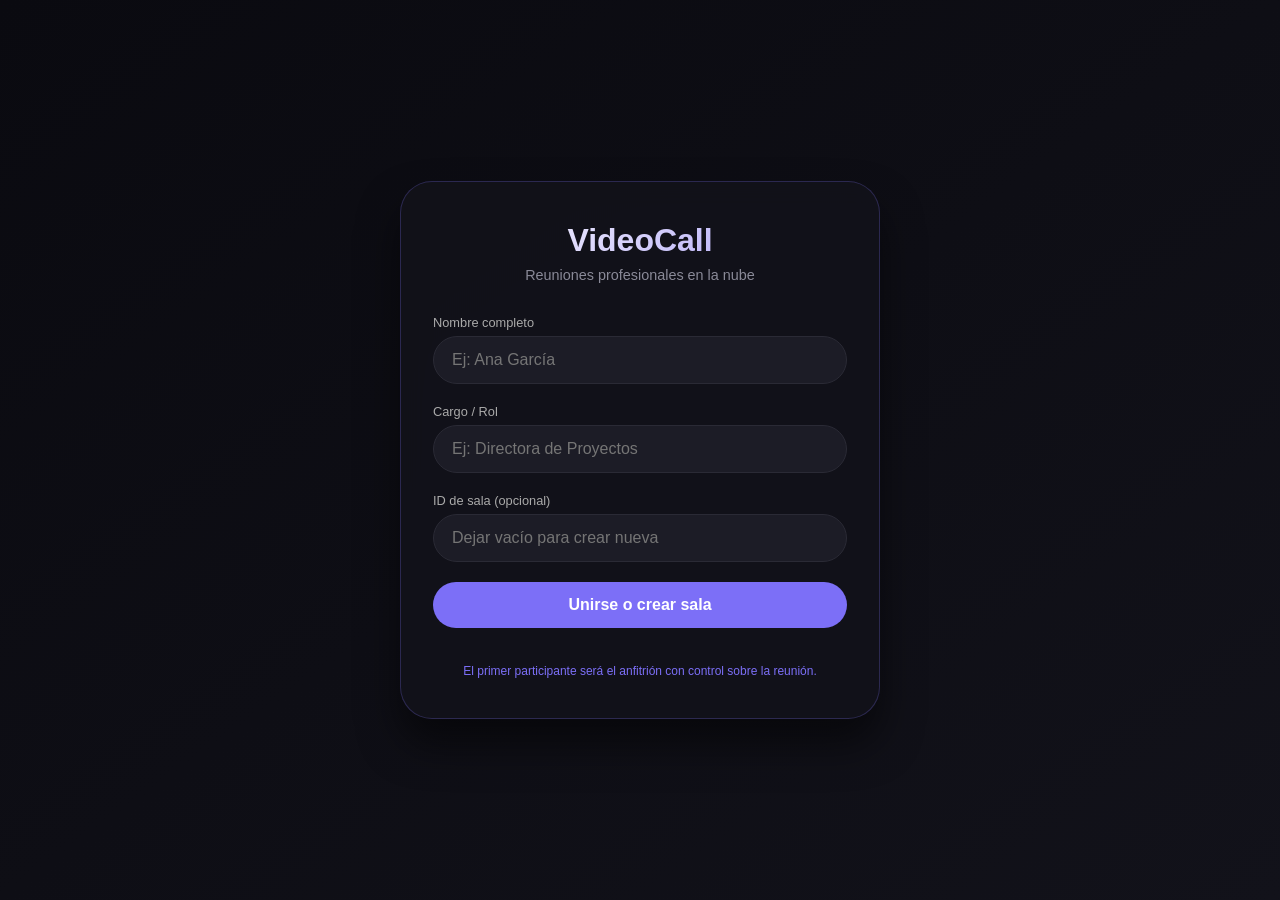
==== index.html @ 7f79d350 "Update index.html" ====
<!DOCTYPE html>
<html lang="es">
<head>
    <meta charset="UTF-8">
    <meta name="viewport" content="width=device-width, initial-scale=1.0">
    <title>VideoCall · Sala de reuniones profesional</title>
    <style>
        * {
            margin: 0;
            padding: 0;
            box-sizing: border-box;
        }
        body {
            font-family: -apple-system, BlinkMacSystemFont, 'Segoe UI', Roboto, Helvetica, Arial, sans-serif;
            background: linear-gradient(145deg, #0a0a10 0%, #12121a 100%);
            min-height: 100vh;
            display: flex;
            align-items: center;
            justify-content: center;
            color: #ffffff;
        }
        .lobby {
            background: rgba(18, 18, 26, 0.9);
            backdrop-filter: blur(12px);
            border-radius: 32px;
            padding: 40px 32px;
            width: 90%;
            max-width: 480px;
            text-align: center;
            border: 1px solid rgba(124, 111, 247, 0.25);
            box-shadow: 0 25px 40px rgba(0, 0, 0, 0.5);
        }
        h1 {
            font-size: 2rem;
            font-weight: 600;
            background: linear-gradient(135deg, #ffffff, #a99ef7);
            -webkit-background-clip: text;
            background-clip: text;
            color: transparent;
            margin-bottom: 8px;
        }
        .subtitle {
            color: #8a8a98;
            font-size: 0.9rem;
            margin-bottom: 32px;
        }
        .input-group {
            margin-bottom: 20px;
            text-align: left;
        }
        .input-group label {
            display: block;
            font-size: 0.8rem;
            color: #aaa;
            margin-bottom: 6px;
        }
        input {
            width: 100%;
            padding: 14px 18px;
            background: #1c1c26;
            border: 1px solid #2a2a35;
            border-radius: 28px;
            color: #fff;
            font-size: 1rem;
            outline: none;
            transition: all 0.2s;
        }
        input:focus {
            border-color: #7c6ff7;
            box-shadow: 0 0 0 2px rgba(124, 111, 247, 0.2);
        }
        button {
            background: #7c6ff7;
            border: none;
            padding: 14px 18px;
            border-radius: 28px;
            font-size: 1rem;
            font-weight: 600;
            color: white;
            cursor: pointer;
            width: 100%;
            transition: all 0.2s;
            margin-bottom: 12px;
        }
        button:hover {
            background: #6a5ce0;
            transform: translateY(-1px);
        }
        button.secondary {
            background: #2a2a35;
        }
        button.secondary:hover {
            background: #3a3a48;
        }
        .divider {
            margin: 20px 0;
            font-size: 0.8rem;
            color: #5a5a68;
            display: flex;
            align-items: center;
            gap: 12px;
        }
        .divider::before,
        .divider::after {
            content: "";
            flex: 1;
            height: 0.5px;
            background: #2a2a35;
        }
        .info-text {
            font-size: 0.75rem;
            color: #7c6ff7;
            margin-top: 24px;
        }
    </style>
</head>
<body>
<div class="lobby">
    <h1>VideoCall</h1>
    <div class="subtitle">Reuniones profesionales en la nube</div>
    <div class="input-group">
        <label>Nombre completo</label>
        <input type="text" id="nameInput" placeholder="Ej: Ana García" maxlength="40">
    </div>
    <div class="input-group">
        <label>Cargo / Rol</label>
        <input type="text" id="roleInput" placeholder="Ej: Directora de Proyectos" maxlength="40">
    </div>
    <div class="input-group">
        <label>ID de sala (opcional)</label>
        <input type="text" id="roomIdInput" placeholder="Dejar vacío para crear nueva">
    </div>
    <button id="joinBtn">Unirse o crear sala</button>
    <div class="info-text">El primer participante será el anfitrión con control sobre la reunión.</div>
</div>
<script>
    const joinBtn = document.getElementById('joinBtn');
    const roomInput = document.getElementById('roomIdInput');
    const nameInput = document.getElementById('nameInput');
    const roleInput = document.getElementById('roleInput');

    function getIdentity() {
        let name = nameInput.value.trim();
        let role = roleInput.value.trim();
        if (name === "") name = "Anónimo";
        return { name, role };
    }

    function joinOrCreate() {
        let roomId = roomInput.value.trim();
        if (roomId === "") {
            // Crear nueva sala con ID aleatorio
            roomId = Math.random().toString(36).substring(2, 10);
        }
        const { name, role } = getIdentity();
        const params = new URLSearchParams();
        params.set('name', name);
        params.set('role', role);
        window.location.href = `/room/${encodeURIComponent(roomId)}?${params.toString()}`;
    }

    joinBtn.addEventListener('click', joinOrCreate);
    roomInput.addEventListener('keypress', (e) => {
        if (e.key === 'Enter') joinOrCreate();
    });
    nameInput.addEventListener('keypress', (e) => {
        if (e.key === 'Enter') joinOrCreate();
    });
    roleInput.addEventListener('keypress', (e) => {
        if (e.key === 'Enter') joinOrCreate();
    });
</script>
</body>
</html>
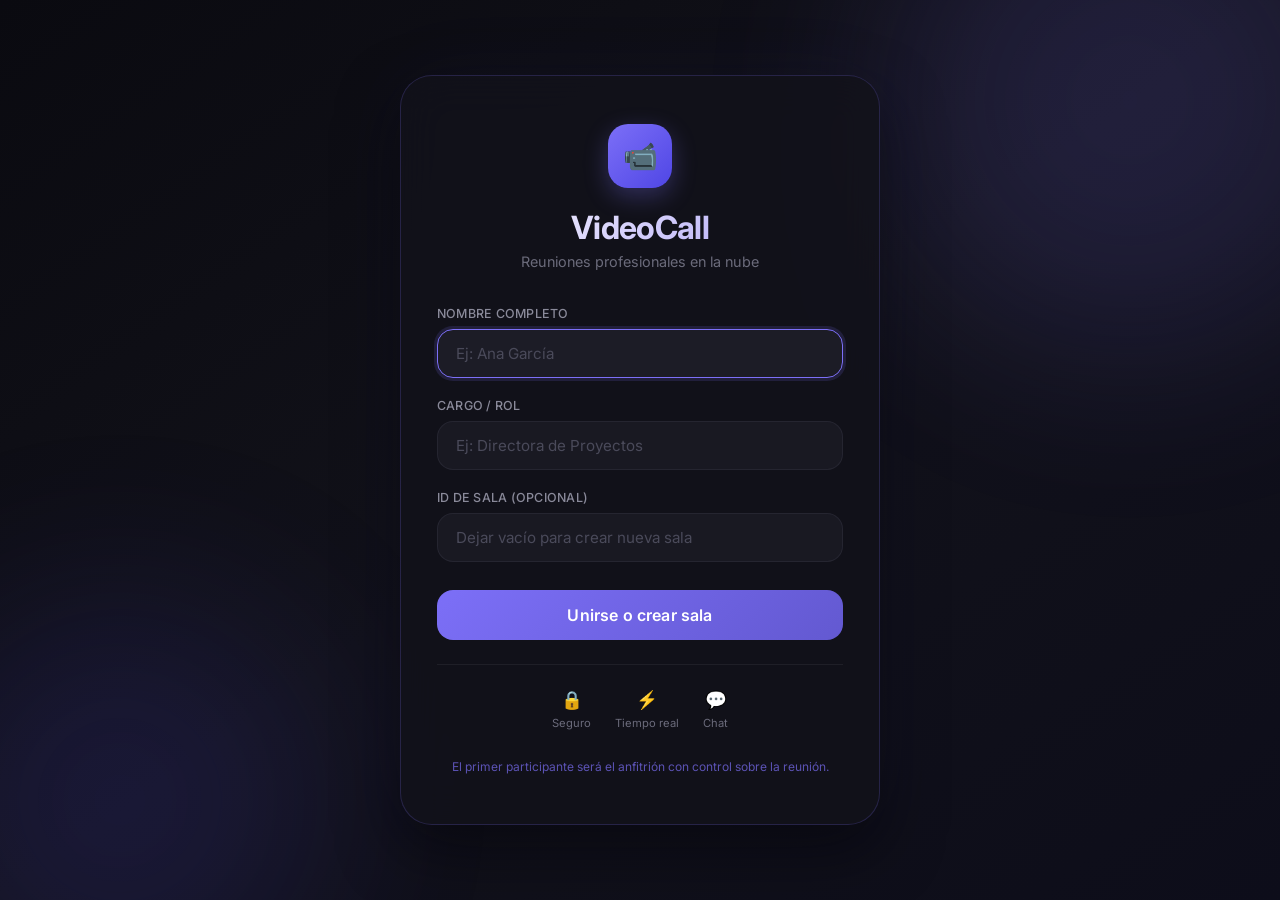
==== commit 9472041b: "Update index.html" ====
--- a/index.html
+++ b/index.html
@@ -1,174 +1,358 @@
 <!DOCTYPE html>
 <html lang="es">
+
 <head>
-    <meta charset="UTF-8">
-    <meta name="viewport" content="width=device-width, initial-scale=1.0">
-    <title>VideoCall · Sala de reuniones profesional</title>
-    <style>
-        * {
-            margin: 0;
-            padding: 0;
-            box-sizing: border-box;
-        }
-        body {
-            font-family: -apple-system, BlinkMacSystemFont, 'Segoe UI', Roboto, Helvetica, Arial, sans-serif;
-            background: linear-gradient(145deg, #0a0a10 0%, #12121a 100%);
-            min-height: 100vh;
-            display: flex;
-            align-items: center;
-            justify-content: center;
-            color: #ffffff;
-        }
-        .lobby {
-            background: rgba(18, 18, 26, 0.9);
-            backdrop-filter: blur(12px);
-            border-radius: 32px;
-            padding: 40px 32px;
-            width: 90%;
-            max-width: 480px;
-            text-align: center;
-            border: 1px solid rgba(124, 111, 247, 0.25);
-            box-shadow: 0 25px 40px rgba(0, 0, 0, 0.5);
-        }
-        h1 {
-            font-size: 2rem;
-            font-weight: 600;
-            background: linear-gradient(135deg, #ffffff, #a99ef7);
-            -webkit-background-clip: text;
-            background-clip: text;
-            color: transparent;
-            margin-bottom: 8px;
-        }
-        .subtitle {
-            color: #8a8a98;
-            font-size: 0.9rem;
-            margin-bottom: 32px;
-        }
-        .input-group {
-            margin-bottom: 20px;
-            text-align: left;
-        }
-        .input-group label {
-            display: block;
-            font-size: 0.8rem;
-            color: #aaa;
-            margin-bottom: 6px;
-        }
-        input {
-            width: 100%;
-            padding: 14px 18px;
-            background: #1c1c26;
-            border: 1px solid #2a2a35;
-            border-radius: 28px;
-            color: #fff;
-            font-size: 1rem;
-            outline: none;
-            transition: all 0.2s;
-        }
-        input:focus {
-            border-color: #7c6ff7;
-            box-shadow: 0 0 0 2px rgba(124, 111, 247, 0.2);
-        }
-        button {
-            background: #7c6ff7;
-            border: none;
-            padding: 14px 18px;
-            border-radius: 28px;
-            font-size: 1rem;
-            font-weight: 600;
-            color: white;
-            cursor: pointer;
-            width: 100%;
-            transition: all 0.2s;
-            margin-bottom: 12px;
-        }
-        button:hover {
-            background: #6a5ce0;
-            transform: translateY(-1px);
-        }
-        button.secondary {
-            background: #2a2a35;
-        }
-        button.secondary:hover {
-            background: #3a3a48;
-        }
-        .divider {
-            margin: 20px 0;
-            font-size: 0.8rem;
-            color: #5a5a68;
-            display: flex;
-            align-items: center;
-            gap: 12px;
-        }
-        .divider::before,
-        .divider::after {
-            content: "";
-            flex: 1;
-            height: 0.5px;
-            background: #2a2a35;
-        }
-        .info-text {
-            font-size: 0.75rem;
-            color: #7c6ff7;
-            margin-top: 24px;
-        }
-    </style>
+  <meta charset="UTF-8">
+  <meta name="viewport" content="width=device-width, initial-scale=1.0">
+  <meta name="description" content="VideoCall — Plataforma de videollamadas profesional. Crea o únete a salas de reuniones seguras con video, audio y chat en tiempo real.">
+  <title>VideoCall · Sala de reuniones profesional</title>
+  <link rel="preconnect" href="https://fonts.googleapis.com">
+  <link rel="preconnect" href="https://fonts.gstatic.com" crossorigin>
+  <link href="https://fonts.googleapis.com/css2?family=Inter:wght@400;500;600;700&display=swap" rel="stylesheet">
+  <style>
+    * {
+      margin: 0;
+      padding: 0;
+      box-sizing: border-box;
+    }
+
+    body {
+      font-family: 'Inter', -apple-system, BlinkMacSystemFont, 'Segoe UI', Roboto, Helvetica, Arial, sans-serif;
+      background: linear-gradient(145deg, #0a0a10 0%, #12121a 50%, #0d0d1a 100%);
+      min-height: 100vh;
+      display: flex;
+      align-items: center;
+      justify-content: center;
+      color: #ffffff;
+      overflow: hidden;
+    }
+
+    /* Animated background orbs */
+    body::before,
+    body::after {
+      content: "";
+      position: fixed;
+      border-radius: 50%;
+      filter: blur(100px);
+      opacity: 0.15;
+      pointer-events: none;
+      animation: float 12s ease-in-out infinite alternate;
+    }
+
+    body::before {
+      width: 500px;
+      height: 500px;
+      background: #7c6ff7;
+      top: -150px;
+      right: -100px;
+    }
+
+    body::after {
+      width: 400px;
+      height: 400px;
+      background: #4f46e5;
+      bottom: -100px;
+      left: -80px;
+      animation-delay: -6s;
+    }
+
+    @keyframes float {
+      0% { transform: translate(0, 0) scale(1); }
+      100% { transform: translate(40px, 30px) scale(1.1); }
+    }
+
+    .lobby {
+      background: rgba(18, 18, 26, 0.85);
+      backdrop-filter: blur(20px);
+      -webkit-backdrop-filter: blur(20px);
+      border-radius: 32px;
+      padding: 48px 36px;
+      width: 92%;
+      max-width: 480px;
+      text-align: center;
+      border: 1px solid rgba(124, 111, 247, 0.2);
+      box-shadow:
+        0 25px 60px rgba(0, 0, 0, 0.5),
+        0 0 80px rgba(124, 111, 247, 0.06);
+      animation: slideUp 0.6s cubic-bezier(0.16, 1, 0.3, 1) forwards;
+      opacity: 0;
+      transform: translateY(30px);
+      position: relative;
+      z-index: 1;
+    }
+
+    @keyframes slideUp {
+      to {
+        opacity: 1;
+        transform: translateY(0);
+      }
+    }
+
+    .logo-icon {
+      width: 64px;
+      height: 64px;
+      background: linear-gradient(135deg, #7c6ff7, #4f46e5);
+      border-radius: 20px;
+      display: flex;
+      align-items: center;
+      justify-content: center;
+      font-size: 28px;
+      margin: 0 auto 20px;
+      box-shadow: 0 8px 24px rgba(124, 111, 247, 0.3);
+    }
+
+    h1 {
+      font-size: 2rem;
+      font-weight: 700;
+      background: linear-gradient(135deg, #ffffff 0%, #a99ef7 100%);
+      -webkit-background-clip: text;
+      background-clip: text;
+      color: transparent;
+      margin-bottom: 6px;
+      letter-spacing: -0.02em;
+    }
+
+    .subtitle {
+      color: #6b6b7b;
+      font-size: 0.9rem;
+      margin-bottom: 36px;
+      font-weight: 400;
+    }
+
+    .input-group {
+      margin-bottom: 20px;
+      text-align: left;
+    }
+
+    .input-group label {
+      display: block;
+      font-size: 0.78rem;
+      color: #8a8a9a;
+      margin-bottom: 8px;
+      font-weight: 500;
+      letter-spacing: 0.02em;
+      text-transform: uppercase;
+    }
+
+    input {
+      width: 100%;
+      padding: 14px 18px;
+      background: rgba(28, 28, 38, 0.8);
+      border: 1.5px solid rgba(42, 42, 53, 0.8);
+      border-radius: 16px;
+      color: #fff;
+      font-size: 0.95rem;
+      font-family: inherit;
+      outline: none;
+      transition: all 0.25s ease;
+    }
+
+    input::placeholder {
+      color: #4a4a5a;
+    }
+
+    input:focus {
+      border-color: #7c6ff7;
+      box-shadow: 0 0 0 3px rgba(124, 111, 247, 0.15);
+      background: rgba(28, 28, 38, 1);
+    }
+
+    input.error {
+      border-color: #e53e3e;
+      box-shadow: 0 0 0 3px rgba(229, 62, 62, 0.15);
+      animation: shake 0.4s ease;
+    }
+
+    @keyframes shake {
+      0%, 100% { transform: translateX(0); }
+      20% { transform: translateX(-6px); }
+      40% { transform: translateX(6px); }
+      60% { transform: translateX(-4px); }
+      80% { transform: translateX(4px); }
+    }
+
+    .error-msg {
+      color: #e53e3e;
+      font-size: 0.75rem;
+      margin-top: 6px;
+      display: none;
+      font-weight: 500;
+    }
+
+    .error-msg.visible {
+      display: block;
+      animation: fadeIn 0.2s ease;
+    }
+
+    @keyframes fadeIn {
+      from { opacity: 0; transform: translateY(-4px); }
+      to { opacity: 1; transform: translateY(0); }
+    }
+
+    .btn-primary {
+      background: linear-gradient(135deg, #7c6ff7, #6359d1);
+      border: none;
+      padding: 15px 18px;
+      border-radius: 16px;
+      font-size: 1rem;
+      font-weight: 600;
+      color: white;
+      cursor: pointer;
+      width: 100%;
+      transition: all 0.25s ease;
+      margin-top: 8px;
+      font-family: inherit;
+      letter-spacing: 0.01em;
+      position: relative;
+      overflow: hidden;
+    }
+
+    .btn-primary::after {
+      content: "";
+      position: absolute;
+      inset: 0;
+      background: linear-gradient(135deg, rgba(255,255,255,0.1), transparent);
+      opacity: 0;
+      transition: opacity 0.25s ease;
+    }
+
+    .btn-primary:hover {
+      transform: translateY(-2px);
+      box-shadow: 0 8px 24px rgba(124, 111, 247, 0.35);
+    }
+
+    .btn-primary:hover::after {
+      opacity: 1;
+    }
+
+    .btn-primary:active {
+      transform: translateY(0);
+    }
+
+    .info-text {
+      font-size: 0.75rem;
+      color: rgba(124, 111, 247, 0.7);
+      margin-top: 28px;
+      line-height: 1.5;
+    }
+
+    .features {
+      display: flex;
+      justify-content: center;
+      gap: 24px;
+      margin-top: 24px;
+      padding-top: 24px;
+      border-top: 1px solid rgba(255,255,255,0.06);
+    }
+
+    .feature {
+      display: flex;
+      flex-direction: column;
+      align-items: center;
+      gap: 4px;
+      font-size: 0.7rem;
+      color: #6b6b7b;
+    }
+
+    .feature-icon {
+      font-size: 1.1rem;
+      margin-bottom: 2px;
+    }
+  </style>
 </head>
+
 <body>
-<div class="lobby">
+  <div class="lobby">
+    <div class="logo-icon">📹</div>
     <h1>VideoCall</h1>
     <div class="subtitle">Reuniones profesionales en la nube</div>
+
     <div class="input-group">
-        <label>Nombre completo</label>
-        <input type="text" id="nameInput" placeholder="Ej: Ana García" maxlength="40">
+      <label for="nameInput">Nombre completo</label>
+      <input type="text" id="nameInput" placeholder="Ej: Ana García" maxlength="40" autocomplete="name">
+      <div class="error-msg" id="nameError">Por favor ingresa tu nombre</div>
     </div>
+
     <div class="input-group">
-        <label>Cargo / Rol</label>
-        <input type="text" id="roleInput" placeholder="Ej: Directora de Proyectos" maxlength="40">
+      <label for="roleInput">Cargo / Rol</label>
+      <input type="text" id="roleInput" placeholder="Ej: Directora de Proyectos" maxlength="40">
     </div>
+
     <div class="input-group">
-        <label>ID de sala (opcional)</label>
-        <input type="text" id="roomIdInput" placeholder="Dejar vacío para crear nueva">
+      <label for="roomIdInput">ID de sala (opcional)</label>
+      <input type="text" id="roomIdInput" placeholder="Dejar vacío para crear nueva sala">
     </div>
-    <button id="joinBtn">Unirse o crear sala</button>
+
+    <button class="btn-primary" id="joinBtn">Unirse o crear sala</button>
+
+    <div class="features">
+      <div class="feature">
+        <span class="feature-icon">🔒</span>
+        <span>Seguro</span>
+      </div>
+      <div class="feature">
+        <span class="feature-icon">⚡</span>
+        <span>Tiempo real</span>
+      </div>
+      <div class="feature">
+        <span class="feature-icon">💬</span>
+        <span>Chat</span>
+      </div>
+    </div>
+
     <div class="info-text">El primer participante será el anfitrión con control sobre la reunión.</div>
-</div>
-<script>
+  </div>
+
+  <script>
     const joinBtn = document.getElementById('joinBtn');
     const roomInput = document.getElementById('roomIdInput');
     const nameInput = document.getElementById('nameInput');
     const roleInput = document.getElementById('roleInput');
-
-    function getIdentity() {
-        let name = nameInput.value.trim();
-        let role = roleInput.value.trim();
-        if (name === "") name = "Anónimo";
-        return { name, role };
-    }
+    const nameError = document.getElementById('nameError');
+
+    // Focus name input on load
+    nameInput.focus();
+
+    // Clear error on input
+    nameInput.addEventListener('input', () => {
+      nameInput.classList.remove('error');
+      nameError.classList.remove('visible');
+    });
 
     function joinOrCreate() {
-        let roomId = roomInput.value.trim();
-        if (roomId === "") {
-            // Crear nueva sala con ID aleatorio
-            roomId = Math.random().toString(36).substring(2, 10);
-        }
-        const { name, role } = getIdentity();
-        const params = new URLSearchParams();
-        params.set('name', name);
-        params.set('role', role);
-        window.location.href = `/room/${encodeURIComponent(roomId)}?${params.toString()}`;
+      const name = nameInput.value.trim();
+      const role = roleInput.value.trim();
+
+      // Validate name
+      if (name === '') {
+        nameInput.classList.add('error');
+        nameError.classList.add('visible');
+        nameInput.focus();
+        return;
+      }
+
+      let roomId = roomInput.value.trim();
+      if (roomId === '') {
+        // Crear nueva sala con ID aleatorio
+        roomId = Math.random().toString(36).substring(2, 10);
+      }
+
+      const params = new URLSearchParams();
+      params.set('name', name);
+      if (role) params.set('role', role);
+
+      window.location.href = `/room/${encodeURIComponent(roomId)}?${params.toString()}`;
     }
 
     joinBtn.addEventListener('click', joinOrCreate);
-    roomInput.addEventListener('keypress', (e) => {
+
+    // Enter key on any input
+    [nameInput, roleInput, roomInput].forEach(input => {
+      input.addEventListener('keypress', (e) => {
         if (e.key === 'Enter') joinOrCreate();
+      });
     });
-    nameInput.addEventListener('keypress', (e) => {
-        if (e.key === 'Enter') joinOrCreate();
-    });
-    roleInput.addEventListener('keypress', (e) => {
-        if (e.key === 'Enter') joinOrCreate();
-    });
-</script>
+  </script>
 </body>
+
 </html>
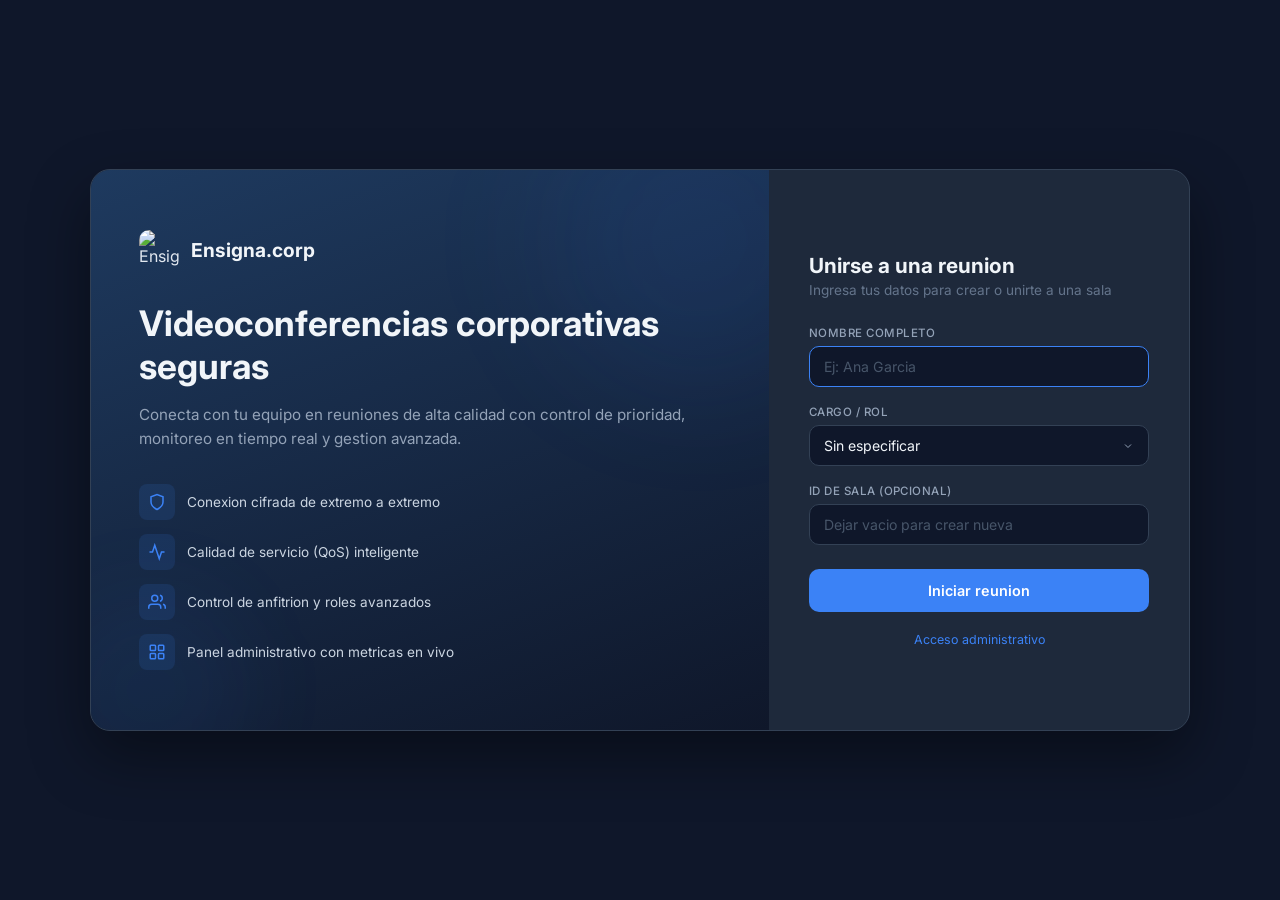
==== commit d0919013: "Update index.html" ====
--- a/index.html
+++ b/index.html
@@ -1,358 +1,131 @@
 <!DOCTYPE html>
 <html lang="es">
-
 <head>
   <meta charset="UTF-8">
   <meta name="viewport" content="width=device-width, initial-scale=1.0">
-  <meta name="description" content="VideoCall — Plataforma de videollamadas profesional. Crea o únete a salas de reuniones seguras con video, audio y chat en tiempo real.">
-  <title>VideoCall · Sala de reuniones profesional</title>
-  <link rel="preconnect" href="https://fonts.googleapis.com">
-  <link rel="preconnect" href="https://fonts.gstatic.com" crossorigin>
+  <meta name="description" content="Ensigna.corp — Plataforma corporativa de videoconferencias seguras en tiempo real.">
+  <title>Ensigna.corp — Videoconferencias Corporativas</title>
   <link href="https://fonts.googleapis.com/css2?family=Inter:wght@400;500;600;700&display=swap" rel="stylesheet">
   <style>
-    * {
-      margin: 0;
-      padding: 0;
-      box-sizing: border-box;
-    }
-
-    body {
-      font-family: 'Inter', -apple-system, BlinkMacSystemFont, 'Segoe UI', Roboto, Helvetica, Arial, sans-serif;
-      background: linear-gradient(145deg, #0a0a10 0%, #12121a 50%, #0d0d1a 100%);
-      min-height: 100vh;
-      display: flex;
-      align-items: center;
-      justify-content: center;
-      color: #ffffff;
-      overflow: hidden;
-    }
-
-    /* Animated background orbs */
-    body::before,
-    body::after {
-      content: "";
-      position: fixed;
-      border-radius: 50%;
-      filter: blur(100px);
-      opacity: 0.15;
-      pointer-events: none;
-      animation: float 12s ease-in-out infinite alternate;
-    }
-
-    body::before {
-      width: 500px;
-      height: 500px;
-      background: #7c6ff7;
-      top: -150px;
-      right: -100px;
-    }
-
-    body::after {
-      width: 400px;
-      height: 400px;
-      background: #4f46e5;
-      bottom: -100px;
-      left: -80px;
-      animation-delay: -6s;
-    }
-
-    @keyframes float {
-      0% { transform: translate(0, 0) scale(1); }
-      100% { transform: translate(40px, 30px) scale(1.1); }
-    }
-
-    .lobby {
-      background: rgba(18, 18, 26, 0.85);
-      backdrop-filter: blur(20px);
-      -webkit-backdrop-filter: blur(20px);
-      border-radius: 32px;
-      padding: 48px 36px;
-      width: 92%;
-      max-width: 480px;
-      text-align: center;
-      border: 1px solid rgba(124, 111, 247, 0.2);
-      box-shadow:
-        0 25px 60px rgba(0, 0, 0, 0.5),
-        0 0 80px rgba(124, 111, 247, 0.06);
-      animation: slideUp 0.6s cubic-bezier(0.16, 1, 0.3, 1) forwards;
-      opacity: 0;
-      transform: translateY(30px);
-      position: relative;
-      z-index: 1;
-    }
-
-    @keyframes slideUp {
-      to {
-        opacity: 1;
-        transform: translateY(0);
-      }
-    }
-
-    .logo-icon {
-      width: 64px;
-      height: 64px;
-      background: linear-gradient(135deg, #7c6ff7, #4f46e5);
-      border-radius: 20px;
-      display: flex;
-      align-items: center;
-      justify-content: center;
-      font-size: 28px;
-      margin: 0 auto 20px;
-      box-shadow: 0 8px 24px rgba(124, 111, 247, 0.3);
-    }
-
-    h1 {
-      font-size: 2rem;
-      font-weight: 700;
-      background: linear-gradient(135deg, #ffffff 0%, #a99ef7 100%);
-      -webkit-background-clip: text;
-      background-clip: text;
-      color: transparent;
-      margin-bottom: 6px;
-      letter-spacing: -0.02em;
-    }
-
-    .subtitle {
-      color: #6b6b7b;
-      font-size: 0.9rem;
-      margin-bottom: 36px;
-      font-weight: 400;
-    }
-
-    .input-group {
-      margin-bottom: 20px;
-      text-align: left;
-    }
-
-    .input-group label {
-      display: block;
-      font-size: 0.78rem;
-      color: #8a8a9a;
-      margin-bottom: 8px;
-      font-weight: 500;
-      letter-spacing: 0.02em;
-      text-transform: uppercase;
-    }
-
-    input {
-      width: 100%;
-      padding: 14px 18px;
-      background: rgba(28, 28, 38, 0.8);
-      border: 1.5px solid rgba(42, 42, 53, 0.8);
-      border-radius: 16px;
-      color: #fff;
-      font-size: 0.95rem;
-      font-family: inherit;
-      outline: none;
-      transition: all 0.25s ease;
-    }
-
-    input::placeholder {
-      color: #4a4a5a;
-    }
-
-    input:focus {
-      border-color: #7c6ff7;
-      box-shadow: 0 0 0 3px rgba(124, 111, 247, 0.15);
-      background: rgba(28, 28, 38, 1);
-    }
-
-    input.error {
-      border-color: #e53e3e;
-      box-shadow: 0 0 0 3px rgba(229, 62, 62, 0.15);
-      animation: shake 0.4s ease;
-    }
-
-    @keyframes shake {
-      0%, 100% { transform: translateX(0); }
-      20% { transform: translateX(-6px); }
-      40% { transform: translateX(6px); }
-      60% { transform: translateX(-4px); }
-      80% { transform: translateX(4px); }
-    }
-
-    .error-msg {
-      color: #e53e3e;
-      font-size: 0.75rem;
-      margin-top: 6px;
-      display: none;
-      font-weight: 500;
-    }
-
-    .error-msg.visible {
-      display: block;
-      animation: fadeIn 0.2s ease;
-    }
-
-    @keyframes fadeIn {
-      from { opacity: 0; transform: translateY(-4px); }
-      to { opacity: 1; transform: translateY(0); }
-    }
-
-    .btn-primary {
-      background: linear-gradient(135deg, #7c6ff7, #6359d1);
-      border: none;
-      padding: 15px 18px;
-      border-radius: 16px;
-      font-size: 1rem;
-      font-weight: 600;
-      color: white;
-      cursor: pointer;
-      width: 100%;
-      transition: all 0.25s ease;
-      margin-top: 8px;
-      font-family: inherit;
-      letter-spacing: 0.01em;
-      position: relative;
-      overflow: hidden;
-    }
-
-    .btn-primary::after {
-      content: "";
-      position: absolute;
-      inset: 0;
-      background: linear-gradient(135deg, rgba(255,255,255,0.1), transparent);
-      opacity: 0;
-      transition: opacity 0.25s ease;
-    }
-
-    .btn-primary:hover {
-      transform: translateY(-2px);
-      box-shadow: 0 8px 24px rgba(124, 111, 247, 0.35);
-    }
-
-    .btn-primary:hover::after {
-      opacity: 1;
-    }
-
-    .btn-primary:active {
-      transform: translateY(0);
-    }
-
-    .info-text {
-      font-size: 0.75rem;
-      color: rgba(124, 111, 247, 0.7);
-      margin-top: 28px;
-      line-height: 1.5;
-    }
-
-    .features {
-      display: flex;
-      justify-content: center;
-      gap: 24px;
-      margin-top: 24px;
-      padding-top: 24px;
-      border-top: 1px solid rgba(255,255,255,0.06);
-    }
-
-    .feature {
-      display: flex;
-      flex-direction: column;
-      align-items: center;
-      gap: 4px;
-      font-size: 0.7rem;
-      color: #6b6b7b;
-    }
-
-    .feature-icon {
-      font-size: 1.1rem;
-      margin-bottom: 2px;
+    *{margin:0;padding:0;box-sizing:border-box}
+    body{font-family:'Inter',system-ui,sans-serif;background:#0f172a;min-height:100vh;display:flex;align-items:center;justify-content:center;color:#e2e8f0}
+    .container{display:flex;width:96%;max-width:1100px;min-height:560px;background:#1e293b;border:1px solid #334155;border-radius:20px;overflow:hidden;box-shadow:0 25px 60px rgba(0,0,0,.4)}
+    .left{flex:1;background:linear-gradient(160deg,#1e3a5f 0%,#0f172a 100%);display:flex;flex-direction:column;justify-content:center;padding:60px 48px;position:relative;overflow:hidden}
+    .left::before{content:'';position:absolute;top:-80px;right:-80px;width:300px;height:300px;border-radius:50%;background:rgba(59,130,246,.08);filter:blur(60px)}
+    .left::after{content:'';position:absolute;bottom:-60px;left:-40px;width:200px;height:200px;border-radius:50%;background:rgba(59,130,246,.06);filter:blur(40px)}
+    .left .brand{display:flex;align-items:center;gap:12px;margin-bottom:32px;position:relative;z-index:1}
+    .left .brand img{width:40px;height:40px;border-radius:10px}
+    .left .brand span{font-size:1.2rem;font-weight:700;color:#f1f5f9}
+    .left h1{font-size:2.2rem;font-weight:700;color:#f1f5f9;line-height:1.2;margin-bottom:16px;position:relative;z-index:1}
+    .left p{color:#94a3b8;font-size:.95rem;line-height:1.6;margin-bottom:32px;position:relative;z-index:1}
+    .features{display:flex;flex-direction:column;gap:14px;position:relative;z-index:1}
+    .feat{display:flex;align-items:center;gap:12px;color:#cbd5e1;font-size:.85rem}
+    .feat-icon{width:36px;height:36px;background:rgba(59,130,246,.12);border-radius:8px;display:flex;align-items:center;justify-content:center;flex-shrink:0}
+    .feat-icon svg{width:18px;height:18px;stroke:#3b82f6;fill:none;stroke-width:2}
+    .right{width:420px;padding:48px 40px;display:flex;flex-direction:column;justify-content:center}
+    .right h2{font-size:1.3rem;font-weight:700;color:#f1f5f9;margin-bottom:4px}
+    .right .sub{color:#64748b;font-size:.85rem;margin-bottom:28px}
+    .field{margin-bottom:18px}
+    .field label{display:block;font-size:.72rem;color:#94a3b8;margin-bottom:6px;font-weight:500;text-transform:uppercase;letter-spacing:.04em}
+    .field input,.field select{width:100%;padding:11px 14px;background:#0f172a;border:1.5px solid #334155;border-radius:10px;color:#f1f5f9;font-size:.88rem;font-family:inherit;outline:none;transition:border-color .2s}
+    .field select{appearance:none;background-image:url("data:image/svg+xml,%3Csvg xmlns='http://www.w3.org/2000/svg' width='12' height='12' viewBox='0 0 24 24' fill='none' stroke='%2394a3b8' stroke-width='2'%3E%3Cpolyline points='6 9 12 15 18 9'/%3E%3C/svg%3E");background-repeat:no-repeat;background-position:right 14px center;padding-right:36px}
+    .field input::placeholder{color:#475569}
+    .field input:focus,.field select:focus{border-color:#3b82f6}
+    .field .err{color:#ef4444;font-size:.72rem;margin-top:4px;display:none}
+    .field .err.show{display:block}
+    .btn{width:100%;padding:13px;background:#3b82f6;border:none;border-radius:10px;color:#fff;font-size:.9rem;font-weight:600;cursor:pointer;font-family:inherit;transition:all .2s;margin-top:6px}
+    .btn:hover{background:#2563eb;transform:translateY(-1px);box-shadow:0 4px 16px rgba(59,130,246,.3)}
+    .admin-link{text-align:center;margin-top:20px;font-size:.78rem;color:#475569}
+    .admin-link a{color:#3b82f6;text-decoration:none}
+    .admin-link a:hover{text-decoration:underline}
+    @media(max-width:800px){
+      .container{flex-direction:column;max-width:480px;min-height:auto}
+      .left{padding:32px 28px}
+      .left h1{font-size:1.6rem}
+      .right{width:100%;padding:28px}
     }
   </style>
 </head>
-
 <body>
-  <div class="lobby">
-    <div class="logo-icon">📹</div>
-    <h1>VideoCall</h1>
-    <div class="subtitle">Reuniones profesionales en la nube</div>
-
-    <div class="input-group">
-      <label for="nameInput">Nombre completo</label>
-      <input type="text" id="nameInput" placeholder="Ej: Ana García" maxlength="40" autocomplete="name">
-      <div class="error-msg" id="nameError">Por favor ingresa tu nombre</div>
-    </div>
-
-    <div class="input-group">
-      <label for="roleInput">Cargo / Rol</label>
-      <input type="text" id="roleInput" placeholder="Ej: Directora de Proyectos" maxlength="40">
-    </div>
-
-    <div class="input-group">
-      <label for="roomIdInput">ID de sala (opcional)</label>
-      <input type="text" id="roomIdInput" placeholder="Dejar vacío para crear nueva sala">
-    </div>
-
-    <button class="btn-primary" id="joinBtn">Unirse o crear sala</button>
-
-    <div class="features">
-      <div class="feature">
-        <span class="feature-icon">🔒</span>
-        <span>Seguro</span>
-      </div>
-      <div class="feature">
-        <span class="feature-icon">⚡</span>
-        <span>Tiempo real</span>
-      </div>
-      <div class="feature">
-        <span class="feature-icon">💬</span>
-        <span>Chat</span>
+  <div class="container">
+    <div class="left">
+      <div class="brand"><img src="/static/logo.png" alt="Ensigna"><span>Ensigna.corp</span></div>
+      <h1>Videoconferencias corporativas seguras</h1>
+      <p>Conecta con tu equipo en reuniones de alta calidad con control de prioridad, monitoreo en tiempo real y gestion avanzada.</p>
+      <div class="features">
+        <div class="feat">
+          <div class="feat-icon"><svg viewBox="0 0 24 24"><path d="M12 22s8-4 8-10V5l-8-3-8 3v7c0 6 8 10 8 10z"/></svg></div>
+          <span>Conexion cifrada de extremo a extremo</span>
+        </div>
+        <div class="feat">
+          <div class="feat-icon"><svg viewBox="0 0 24 24"><polyline points="22 12 18 12 15 21 9 3 6 12 2 12"/></svg></div>
+          <span>Calidad de servicio (QoS) inteligente</span>
+        </div>
+        <div class="feat">
+          <div class="feat-icon"><svg viewBox="0 0 24 24"><path d="M17 21v-2a4 4 0 00-4-4H5a4 4 0 00-4 4v2"/><circle cx="9" cy="7" r="4"/><path d="M23 21v-2a4 4 0 00-3-3.87"/><path d="M16 3.13a4 4 0 010 7.75"/></svg></div>
+          <span>Control de anfitrion y roles avanzados</span>
+        </div>
+        <div class="feat">
+          <div class="feat-icon"><svg viewBox="0 0 24 24"><rect x="3" y="3" width="7" height="7" rx="1"/><rect x="14" y="3" width="7" height="7" rx="1"/><rect x="3" y="14" width="7" height="7" rx="1"/><rect x="14" y="14" width="7" height="7" rx="1"/></svg></div>
+          <span>Panel administrativo con metricas en vivo</span>
+        </div>
       </div>
     </div>
+    <div class="right">
+      <h2>Unirse a una reunion</h2>
+      <div class="sub">Ingresa tus datos para crear o unirte a una sala</div>
+      <div class="field">
+        <label for="nameInput">Nombre completo</label>
+        <input type="text" id="nameInput" placeholder="Ej: Ana Garcia" maxlength="40" autocomplete="name">
+        <div class="err" id="nameErr">Ingresa tu nombre para continuar</div>
+      </div>
+      <div class="field">
+        <label for="roleSelect">Cargo / Rol</label>
+        <select id="roleSelect">
+          <option value="">Sin especificar</option>
+          <option value="CEO">CEO</option>
+          <option value="Director">Director(a)</option>
+          <option value="Vicepresidente">Vicepresidente</option>
+          <option value="Gerente">Gerente</option>
+          <option value="Coordinador">Coordinador(a)</option>
+          <option value="Supervisor">Supervisor(a)</option>
+          <option value="Analista">Analista</option>
+          <option value="Especialista">Especialista</option>
+          <option value="Ingeniero">Ingeniero(a)</option>
+          <option value="Asistente">Asistente</option>
+        </select>
+      </div>
+      <div class="field">
+        <label for="roomInput">ID de sala (opcional)</label>
+        <input type="text" id="roomInput" placeholder="Dejar vacio para crear nueva">
+      </div>
+      <button class="btn" id="joinBtn">Iniciar reunion</button>
+      <div class="admin-link"><a href="/login">Acceso administrativo</a></div>
+    </div>
+  </div>
+  <script>
+    const nameInput = document.getElementById('nameInput');
+    const roleSelect = document.getElementById('roleSelect');
+    const roomInput = document.getElementById('roomInput');
+    const nameErr = document.getElementById('nameErr');
+    nameInput.focus();
+    nameInput.addEventListener('input', () => { nameErr.classList.remove('show'); });
 
-    <div class="info-text">El primer participante será el anfitrión con control sobre la reunión.</div>
-  </div>
-
-  <script>
-    const joinBtn = document.getElementById('joinBtn');
-    const roomInput = document.getElementById('roomIdInput');
-    const nameInput = document.getElementById('nameInput');
-    const roleInput = document.getElementById('roleInput');
-    const nameError = document.getElementById('nameError');
-
-    // Focus name input on load
-    nameInput.focus();
-
-    // Clear error on input
-    nameInput.addEventListener('input', () => {
-      nameInput.classList.remove('error');
-      nameError.classList.remove('visible');
+    document.getElementById('joinBtn').addEventListener('click', () => {
+      const name = nameInput.value.trim();
+      if (!name) { nameErr.classList.add('show'); nameInput.focus(); return; }
+      let roomId = roomInput.value.trim();
+      if (!roomId) roomId = Math.random().toString(36).substring(2, 10);
+      const params = new URLSearchParams();
+      params.set('name', name);
+      const role = roleSelect.value;
+      if (role) params.set('role', role);
+      window.location.href = `/room/${encodeURIComponent(roomId)}?${params.toString()}`;
     });
 
-    function joinOrCreate() {
-      const name = nameInput.value.trim();
-      const role = roleInput.value.trim();
-
-      // Validate name
-      if (name === '') {
-        nameInput.classList.add('error');
-        nameError.classList.add('visible');
-        nameInput.focus();
-        return;
-      }
-
-      let roomId = roomInput.value.trim();
-      if (roomId === '') {
-        // Crear nueva sala con ID aleatorio
-        roomId = Math.random().toString(36).substring(2, 10);
-      }
-
-      const params = new URLSearchParams();
-      params.set('name', name);
-      if (role) params.set('role', role);
-
-      window.location.href = `/room/${encodeURIComponent(roomId)}?${params.toString()}`;
-    }
-
-    joinBtn.addEventListener('click', joinOrCreate);
-
-    // Enter key on any input
-    [nameInput, roleInput, roomInput].forEach(input => {
-      input.addEventListener('keypress', (e) => {
-        if (e.key === 'Enter') joinOrCreate();
-      });
+    [nameInput, roomInput].forEach(el => {
+      el.addEventListener('keypress', e => { if (e.key === 'Enter') document.getElementById('joinBtn').click(); });
     });
   </script>
 </body>
-
 </html>
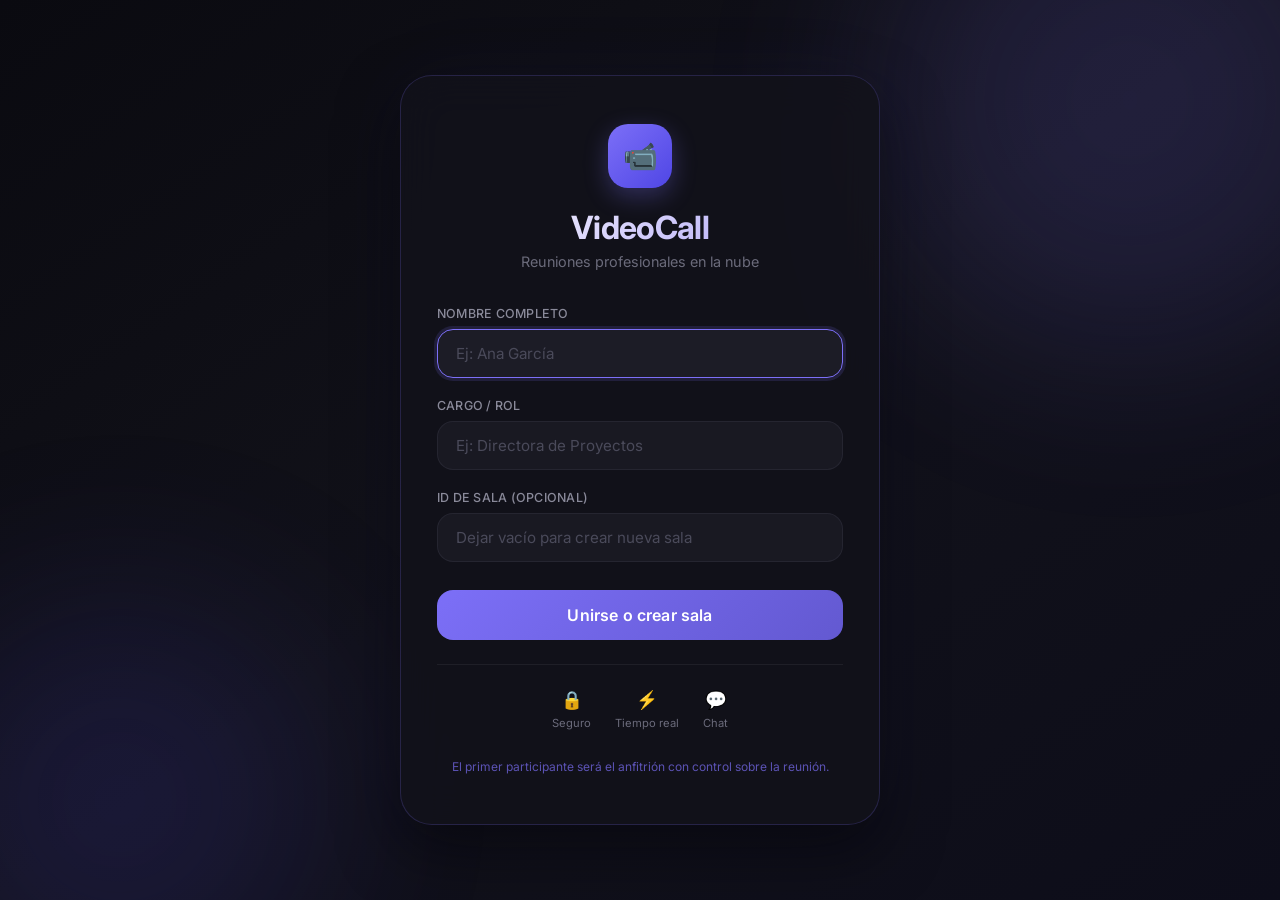
==== commit 8173cfe4: "Add files via upload" ====
--- a/index.html
+++ b/index.html
@@ -1,131 +1,358 @@
 <!DOCTYPE html>
 <html lang="es">
+
 <head>
   <meta charset="UTF-8">
   <meta name="viewport" content="width=device-width, initial-scale=1.0">
-  <meta name="description" content="Ensigna.corp — Plataforma corporativa de videoconferencias seguras en tiempo real.">
-  <title>Ensigna.corp — Videoconferencias Corporativas</title>
+  <meta name="description" content="VideoCall — Plataforma de videollamadas profesional. Crea o únete a salas de reuniones seguras con video, audio y chat en tiempo real.">
+  <title>VideoCall · Sala de reuniones profesional</title>
+  <link rel="preconnect" href="https://fonts.googleapis.com">
+  <link rel="preconnect" href="https://fonts.gstatic.com" crossorigin>
   <link href="https://fonts.googleapis.com/css2?family=Inter:wght@400;500;600;700&display=swap" rel="stylesheet">
   <style>
-    *{margin:0;padding:0;box-sizing:border-box}
-    body{font-family:'Inter',system-ui,sans-serif;background:#0f172a;min-height:100vh;display:flex;align-items:center;justify-content:center;color:#e2e8f0}
-    .container{display:flex;width:96%;max-width:1100px;min-height:560px;background:#1e293b;border:1px solid #334155;border-radius:20px;overflow:hidden;box-shadow:0 25px 60px rgba(0,0,0,.4)}
-    .left{flex:1;background:linear-gradient(160deg,#1e3a5f 0%,#0f172a 100%);display:flex;flex-direction:column;justify-content:center;padding:60px 48px;position:relative;overflow:hidden}
-    .left::before{content:'';position:absolute;top:-80px;right:-80px;width:300px;height:300px;border-radius:50%;background:rgba(59,130,246,.08);filter:blur(60px)}
-    .left::after{content:'';position:absolute;bottom:-60px;left:-40px;width:200px;height:200px;border-radius:50%;background:rgba(59,130,246,.06);filter:blur(40px)}
-    .left .brand{display:flex;align-items:center;gap:12px;margin-bottom:32px;position:relative;z-index:1}
-    .left .brand img{width:40px;height:40px;border-radius:10px}
-    .left .brand span{font-size:1.2rem;font-weight:700;color:#f1f5f9}
-    .left h1{font-size:2.2rem;font-weight:700;color:#f1f5f9;line-height:1.2;margin-bottom:16px;position:relative;z-index:1}
-    .left p{color:#94a3b8;font-size:.95rem;line-height:1.6;margin-bottom:32px;position:relative;z-index:1}
-    .features{display:flex;flex-direction:column;gap:14px;position:relative;z-index:1}
-    .feat{display:flex;align-items:center;gap:12px;color:#cbd5e1;font-size:.85rem}
-    .feat-icon{width:36px;height:36px;background:rgba(59,130,246,.12);border-radius:8px;display:flex;align-items:center;justify-content:center;flex-shrink:0}
-    .feat-icon svg{width:18px;height:18px;stroke:#3b82f6;fill:none;stroke-width:2}
-    .right{width:420px;padding:48px 40px;display:flex;flex-direction:column;justify-content:center}
-    .right h2{font-size:1.3rem;font-weight:700;color:#f1f5f9;margin-bottom:4px}
-    .right .sub{color:#64748b;font-size:.85rem;margin-bottom:28px}
-    .field{margin-bottom:18px}
-    .field label{display:block;font-size:.72rem;color:#94a3b8;margin-bottom:6px;font-weight:500;text-transform:uppercase;letter-spacing:.04em}
-    .field input,.field select{width:100%;padding:11px 14px;background:#0f172a;border:1.5px solid #334155;border-radius:10px;color:#f1f5f9;font-size:.88rem;font-family:inherit;outline:none;transition:border-color .2s}
-    .field select{appearance:none;background-image:url("data:image/svg+xml,%3Csvg xmlns='http://www.w3.org/2000/svg' width='12' height='12' viewBox='0 0 24 24' fill='none' stroke='%2394a3b8' stroke-width='2'%3E%3Cpolyline points='6 9 12 15 18 9'/%3E%3C/svg%3E");background-repeat:no-repeat;background-position:right 14px center;padding-right:36px}
-    .field input::placeholder{color:#475569}
-    .field input:focus,.field select:focus{border-color:#3b82f6}
-    .field .err{color:#ef4444;font-size:.72rem;margin-top:4px;display:none}
-    .field .err.show{display:block}
-    .btn{width:100%;padding:13px;background:#3b82f6;border:none;border-radius:10px;color:#fff;font-size:.9rem;font-weight:600;cursor:pointer;font-family:inherit;transition:all .2s;margin-top:6px}
-    .btn:hover{background:#2563eb;transform:translateY(-1px);box-shadow:0 4px 16px rgba(59,130,246,.3)}
-    .admin-link{text-align:center;margin-top:20px;font-size:.78rem;color:#475569}
-    .admin-link a{color:#3b82f6;text-decoration:none}
-    .admin-link a:hover{text-decoration:underline}
-    @media(max-width:800px){
-      .container{flex-direction:column;max-width:480px;min-height:auto}
-      .left{padding:32px 28px}
-      .left h1{font-size:1.6rem}
-      .right{width:100%;padding:28px}
+    * {
+      margin: 0;
+      padding: 0;
+      box-sizing: border-box;
+    }
+
+    body {
+      font-family: 'Inter', -apple-system, BlinkMacSystemFont, 'Segoe UI', Roboto, Helvetica, Arial, sans-serif;
+      background: linear-gradient(145deg, #0a0a10 0%, #12121a 50%, #0d0d1a 100%);
+      min-height: 100vh;
+      display: flex;
+      align-items: center;
+      justify-content: center;
+      color: #ffffff;
+      overflow: hidden;
+    }
+
+    /* Animated background orbs */
+    body::before,
+    body::after {
+      content: "";
+      position: fixed;
+      border-radius: 50%;
+      filter: blur(100px);
+      opacity: 0.15;
+      pointer-events: none;
+      animation: float 12s ease-in-out infinite alternate;
+    }
+
+    body::before {
+      width: 500px;
+      height: 500px;
+      background: #7c6ff7;
+      top: -150px;
+      right: -100px;
+    }
+
+    body::after {
+      width: 400px;
+      height: 400px;
+      background: #4f46e5;
+      bottom: -100px;
+      left: -80px;
+      animation-delay: -6s;
+    }
+
+    @keyframes float {
+      0% { transform: translate(0, 0) scale(1); }
+      100% { transform: translate(40px, 30px) scale(1.1); }
+    }
+
+    .lobby {
+      background: rgba(18, 18, 26, 0.85);
+      backdrop-filter: blur(20px);
+      -webkit-backdrop-filter: blur(20px);
+      border-radius: 32px;
+      padding: 48px 36px;
+      width: 92%;
+      max-width: 480px;
+      text-align: center;
+      border: 1px solid rgba(124, 111, 247, 0.2);
+      box-shadow:
+        0 25px 60px rgba(0, 0, 0, 0.5),
+        0 0 80px rgba(124, 111, 247, 0.06);
+      animation: slideUp 0.6s cubic-bezier(0.16, 1, 0.3, 1) forwards;
+      opacity: 0;
+      transform: translateY(30px);
+      position: relative;
+      z-index: 1;
+    }
+
+    @keyframes slideUp {
+      to {
+        opacity: 1;
+        transform: translateY(0);
+      }
+    }
+
+    .logo-icon {
+      width: 64px;
+      height: 64px;
+      background: linear-gradient(135deg, #7c6ff7, #4f46e5);
+      border-radius: 20px;
+      display: flex;
+      align-items: center;
+      justify-content: center;
+      font-size: 28px;
+      margin: 0 auto 20px;
+      box-shadow: 0 8px 24px rgba(124, 111, 247, 0.3);
+    }
+
+    h1 {
+      font-size: 2rem;
+      font-weight: 700;
+      background: linear-gradient(135deg, #ffffff 0%, #a99ef7 100%);
+      -webkit-background-clip: text;
+      background-clip: text;
+      color: transparent;
+      margin-bottom: 6px;
+      letter-spacing: -0.02em;
+    }
+
+    .subtitle {
+      color: #6b6b7b;
+      font-size: 0.9rem;
+      margin-bottom: 36px;
+      font-weight: 400;
+    }
+
+    .input-group {
+      margin-bottom: 20px;
+      text-align: left;
+    }
+
+    .input-group label {
+      display: block;
+      font-size: 0.78rem;
+      color: #8a8a9a;
+      margin-bottom: 8px;
+      font-weight: 500;
+      letter-spacing: 0.02em;
+      text-transform: uppercase;
+    }
+
+    input {
+      width: 100%;
+      padding: 14px 18px;
+      background: rgba(28, 28, 38, 0.8);
+      border: 1.5px solid rgba(42, 42, 53, 0.8);
+      border-radius: 16px;
+      color: #fff;
+      font-size: 0.95rem;
+      font-family: inherit;
+      outline: none;
+      transition: all 0.25s ease;
+    }
+
+    input::placeholder {
+      color: #4a4a5a;
+    }
+
+    input:focus {
+      border-color: #7c6ff7;
+      box-shadow: 0 0 0 3px rgba(124, 111, 247, 0.15);
+      background: rgba(28, 28, 38, 1);
+    }
+
+    input.error {
+      border-color: #e53e3e;
+      box-shadow: 0 0 0 3px rgba(229, 62, 62, 0.15);
+      animation: shake 0.4s ease;
+    }
+
+    @keyframes shake {
+      0%, 100% { transform: translateX(0); }
+      20% { transform: translateX(-6px); }
+      40% { transform: translateX(6px); }
+      60% { transform: translateX(-4px); }
+      80% { transform: translateX(4px); }
+    }
+
+    .error-msg {
+      color: #e53e3e;
+      font-size: 0.75rem;
+      margin-top: 6px;
+      display: none;
+      font-weight: 500;
+    }
+
+    .error-msg.visible {
+      display: block;
+      animation: fadeIn 0.2s ease;
+    }
+
+    @keyframes fadeIn {
+      from { opacity: 0; transform: translateY(-4px); }
+      to { opacity: 1; transform: translateY(0); }
+    }
+
+    .btn-primary {
+      background: linear-gradient(135deg, #7c6ff7, #6359d1);
+      border: none;
+      padding: 15px 18px;
+      border-radius: 16px;
+      font-size: 1rem;
+      font-weight: 600;
+      color: white;
+      cursor: pointer;
+      width: 100%;
+      transition: all 0.25s ease;
+      margin-top: 8px;
+      font-family: inherit;
+      letter-spacing: 0.01em;
+      position: relative;
+      overflow: hidden;
+    }
+
+    .btn-primary::after {
+      content: "";
+      position: absolute;
+      inset: 0;
+      background: linear-gradient(135deg, rgba(255,255,255,0.1), transparent);
+      opacity: 0;
+      transition: opacity 0.25s ease;
+    }
+
+    .btn-primary:hover {
+      transform: translateY(-2px);
+      box-shadow: 0 8px 24px rgba(124, 111, 247, 0.35);
+    }
+
+    .btn-primary:hover::after {
+      opacity: 1;
+    }
+
+    .btn-primary:active {
+      transform: translateY(0);
+    }
+
+    .info-text {
+      font-size: 0.75rem;
+      color: rgba(124, 111, 247, 0.7);
+      margin-top: 28px;
+      line-height: 1.5;
+    }
+
+    .features {
+      display: flex;
+      justify-content: center;
+      gap: 24px;
+      margin-top: 24px;
+      padding-top: 24px;
+      border-top: 1px solid rgba(255,255,255,0.06);
+    }
+
+    .feature {
+      display: flex;
+      flex-direction: column;
+      align-items: center;
+      gap: 4px;
+      font-size: 0.7rem;
+      color: #6b6b7b;
+    }
+
+    .feature-icon {
+      font-size: 1.1rem;
+      margin-bottom: 2px;
     }
   </style>
 </head>
+
 <body>
-  <div class="container">
-    <div class="left">
-      <div class="brand"><img src="/static/logo.png" alt="Ensigna"><span>Ensigna.corp</span></div>
-      <h1>Videoconferencias corporativas seguras</h1>
-      <p>Conecta con tu equipo en reuniones de alta calidad con control de prioridad, monitoreo en tiempo real y gestion avanzada.</p>
-      <div class="features">
-        <div class="feat">
-          <div class="feat-icon"><svg viewBox="0 0 24 24"><path d="M12 22s8-4 8-10V5l-8-3-8 3v7c0 6 8 10 8 10z"/></svg></div>
-          <span>Conexion cifrada de extremo a extremo</span>
-        </div>
-        <div class="feat">
-          <div class="feat-icon"><svg viewBox="0 0 24 24"><polyline points="22 12 18 12 15 21 9 3 6 12 2 12"/></svg></div>
-          <span>Calidad de servicio (QoS) inteligente</span>
-        </div>
-        <div class="feat">
-          <div class="feat-icon"><svg viewBox="0 0 24 24"><path d="M17 21v-2a4 4 0 00-4-4H5a4 4 0 00-4 4v2"/><circle cx="9" cy="7" r="4"/><path d="M23 21v-2a4 4 0 00-3-3.87"/><path d="M16 3.13a4 4 0 010 7.75"/></svg></div>
-          <span>Control de anfitrion y roles avanzados</span>
-        </div>
-        <div class="feat">
-          <div class="feat-icon"><svg viewBox="0 0 24 24"><rect x="3" y="3" width="7" height="7" rx="1"/><rect x="14" y="3" width="7" height="7" rx="1"/><rect x="3" y="14" width="7" height="7" rx="1"/><rect x="14" y="14" width="7" height="7" rx="1"/></svg></div>
-          <span>Panel administrativo con metricas en vivo</span>
-        </div>
+  <div class="lobby">
+    <div class="logo-icon">📹</div>
+    <h1>VideoCall</h1>
+    <div class="subtitle">Reuniones profesionales en la nube</div>
+
+    <div class="input-group">
+      <label for="nameInput">Nombre completo</label>
+      <input type="text" id="nameInput" placeholder="Ej: Ana García" maxlength="40" autocomplete="name">
+      <div class="error-msg" id="nameError">Por favor ingresa tu nombre</div>
+    </div>
+
+    <div class="input-group">
+      <label for="roleInput">Cargo / Rol</label>
+      <input type="text" id="roleInput" placeholder="Ej: Directora de Proyectos" maxlength="40">
+    </div>
+
+    <div class="input-group">
+      <label for="roomIdInput">ID de sala (opcional)</label>
+      <input type="text" id="roomIdInput" placeholder="Dejar vacío para crear nueva sala">
+    </div>
+
+    <button class="btn-primary" id="joinBtn">Unirse o crear sala</button>
+
+    <div class="features">
+      <div class="feature">
+        <span class="feature-icon">🔒</span>
+        <span>Seguro</span>
+      </div>
+      <div class="feature">
+        <span class="feature-icon">⚡</span>
+        <span>Tiempo real</span>
+      </div>
+      <div class="feature">
+        <span class="feature-icon">💬</span>
+        <span>Chat</span>
       </div>
     </div>
-    <div class="right">
-      <h2>Unirse a una reunion</h2>
-      <div class="sub">Ingresa tus datos para crear o unirte a una sala</div>
-      <div class="field">
-        <label for="nameInput">Nombre completo</label>
-        <input type="text" id="nameInput" placeholder="Ej: Ana Garcia" maxlength="40" autocomplete="name">
-        <div class="err" id="nameErr">Ingresa tu nombre para continuar</div>
-      </div>
-      <div class="field">
-        <label for="roleSelect">Cargo / Rol</label>
-        <select id="roleSelect">
-          <option value="">Sin especificar</option>
-          <option value="CEO">CEO</option>
-          <option value="Director">Director(a)</option>
-          <option value="Vicepresidente">Vicepresidente</option>
-          <option value="Gerente">Gerente</option>
-          <option value="Coordinador">Coordinador(a)</option>
-          <option value="Supervisor">Supervisor(a)</option>
-          <option value="Analista">Analista</option>
-          <option value="Especialista">Especialista</option>
-          <option value="Ingeniero">Ingeniero(a)</option>
-          <option value="Asistente">Asistente</option>
-        </select>
-      </div>
-      <div class="field">
-        <label for="roomInput">ID de sala (opcional)</label>
-        <input type="text" id="roomInput" placeholder="Dejar vacio para crear nueva">
-      </div>
-      <button class="btn" id="joinBtn">Iniciar reunion</button>
-      <div class="admin-link"><a href="/login">Acceso administrativo</a></div>
-    </div>
+
+    <div class="info-text">El primer participante será el anfitrión con control sobre la reunión.</div>
   </div>
+
   <script>
+    const joinBtn = document.getElementById('joinBtn');
+    const roomInput = document.getElementById('roomIdInput');
     const nameInput = document.getElementById('nameInput');
-    const roleSelect = document.getElementById('roleSelect');
-    const roomInput = document.getElementById('roomInput');
-    const nameErr = document.getElementById('nameErr');
+    const roleInput = document.getElementById('roleInput');
+    const nameError = document.getElementById('nameError');
+
+    // Focus name input on load
     nameInput.focus();
-    nameInput.addEventListener('input', () => { nameErr.classList.remove('show'); });
-
-    document.getElementById('joinBtn').addEventListener('click', () => {
+
+    // Clear error on input
+    nameInput.addEventListener('input', () => {
+      nameInput.classList.remove('error');
+      nameError.classList.remove('visible');
+    });
+
+    function joinOrCreate() {
       const name = nameInput.value.trim();
-      if (!name) { nameErr.classList.add('show'); nameInput.focus(); return; }
+      const role = roleInput.value.trim();
+
+      // Validate name
+      if (name === '') {
+        nameInput.classList.add('error');
+        nameError.classList.add('visible');
+        nameInput.focus();
+        return;
+      }
+
       let roomId = roomInput.value.trim();
-      if (!roomId) roomId = Math.random().toString(36).substring(2, 10);
+      if (roomId === '') {
+        // Crear nueva sala con ID aleatorio
+        roomId = Math.random().toString(36).substring(2, 10);
+      }
+
       const params = new URLSearchParams();
       params.set('name', name);
-      const role = roleSelect.value;
       if (role) params.set('role', role);
+
       window.location.href = `/room/${encodeURIComponent(roomId)}?${params.toString()}`;
-    });
-
-    [nameInput, roomInput].forEach(el => {
-      el.addEventListener('keypress', e => { if (e.key === 'Enter') document.getElementById('joinBtn').click(); });
+    }
+
+    joinBtn.addEventListener('click', joinOrCreate);
+
+    // Enter key on any input
+    [nameInput, roleInput, roomInput].forEach(input => {
+      input.addEventListener('keypress', (e) => {
+        if (e.key === 'Enter') joinOrCreate();
+      });
     });
   </script>
 </body>
+
 </html>
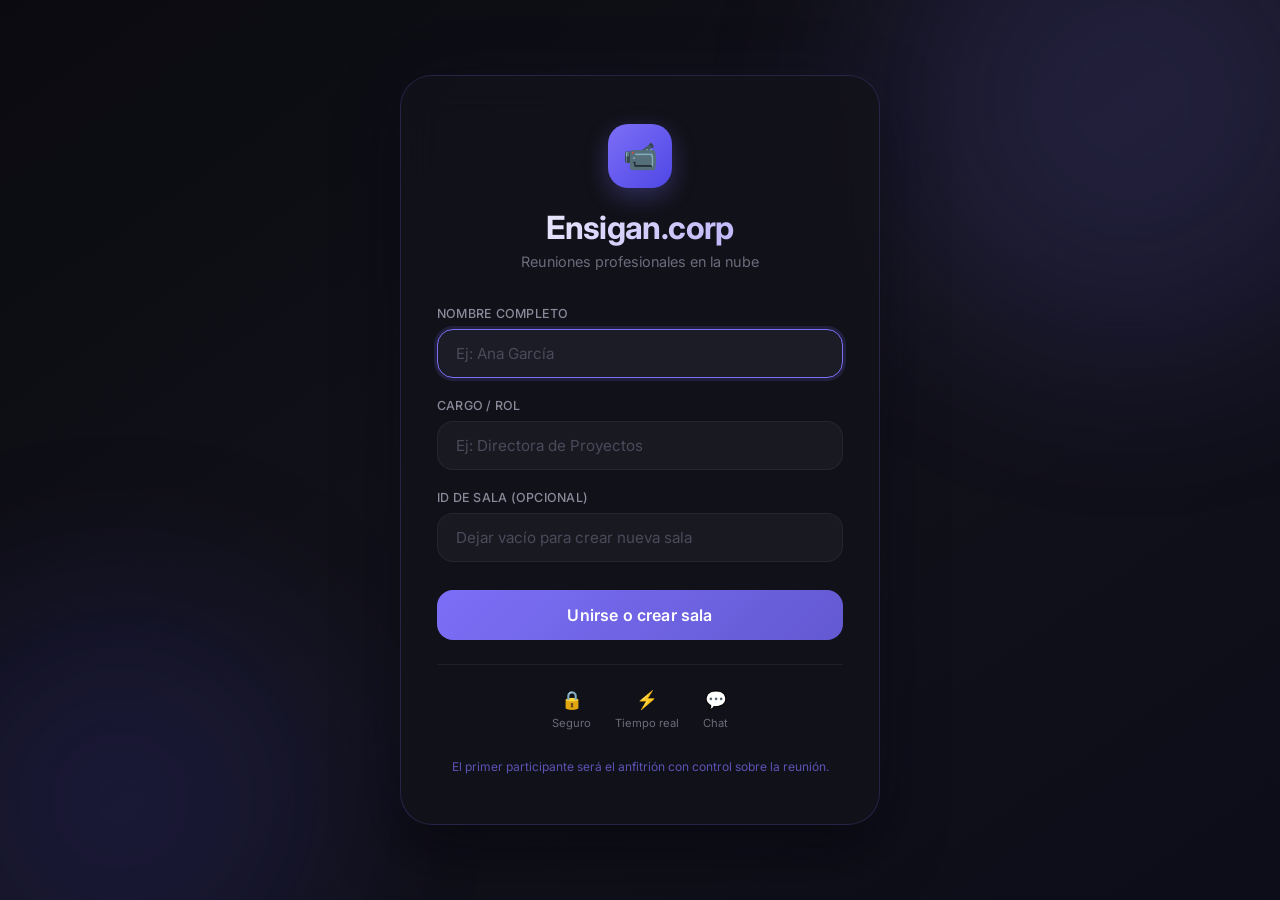
==== commit c2d19432: "Update index.html Updated the platform name and description in the HTML file." ====
--- a/index.html
+++ b/index.html
@@ -4,8 +4,8 @@
 <head>
   <meta charset="UTF-8">
   <meta name="viewport" content="width=device-width, initial-scale=1.0">
-  <meta name="description" content="VideoCall — Plataforma de videollamadas profesional. Crea o únete a salas de reuniones seguras con video, audio y chat en tiempo real.">
-  <title>VideoCall · Sala de reuniones profesional</title>
+  <meta name="description" content="Ensigan.corp — Plataforma de videollamadas profesional. Crea o únete a salas de reuniones seguras con video, audio y chat en tiempo real.">
+  <title>Ensigan.corp · Sala de reuniones profesional</title>
   <link rel="preconnect" href="https://fonts.googleapis.com">
   <link rel="preconnect" href="https://fonts.gstatic.com" crossorigin>
   <link href="https://fonts.googleapis.com/css2?family=Inter:wght@400;500;600;700&display=swap" rel="stylesheet">
@@ -264,7 +264,7 @@
 <body>
   <div class="lobby">
     <div class="logo-icon">📹</div>
-    <h1>VideoCall</h1>
+    <h1>Ensigan.corp</h1>
     <div class="subtitle">Reuniones profesionales en la nube</div>
 
     <div class="input-group">
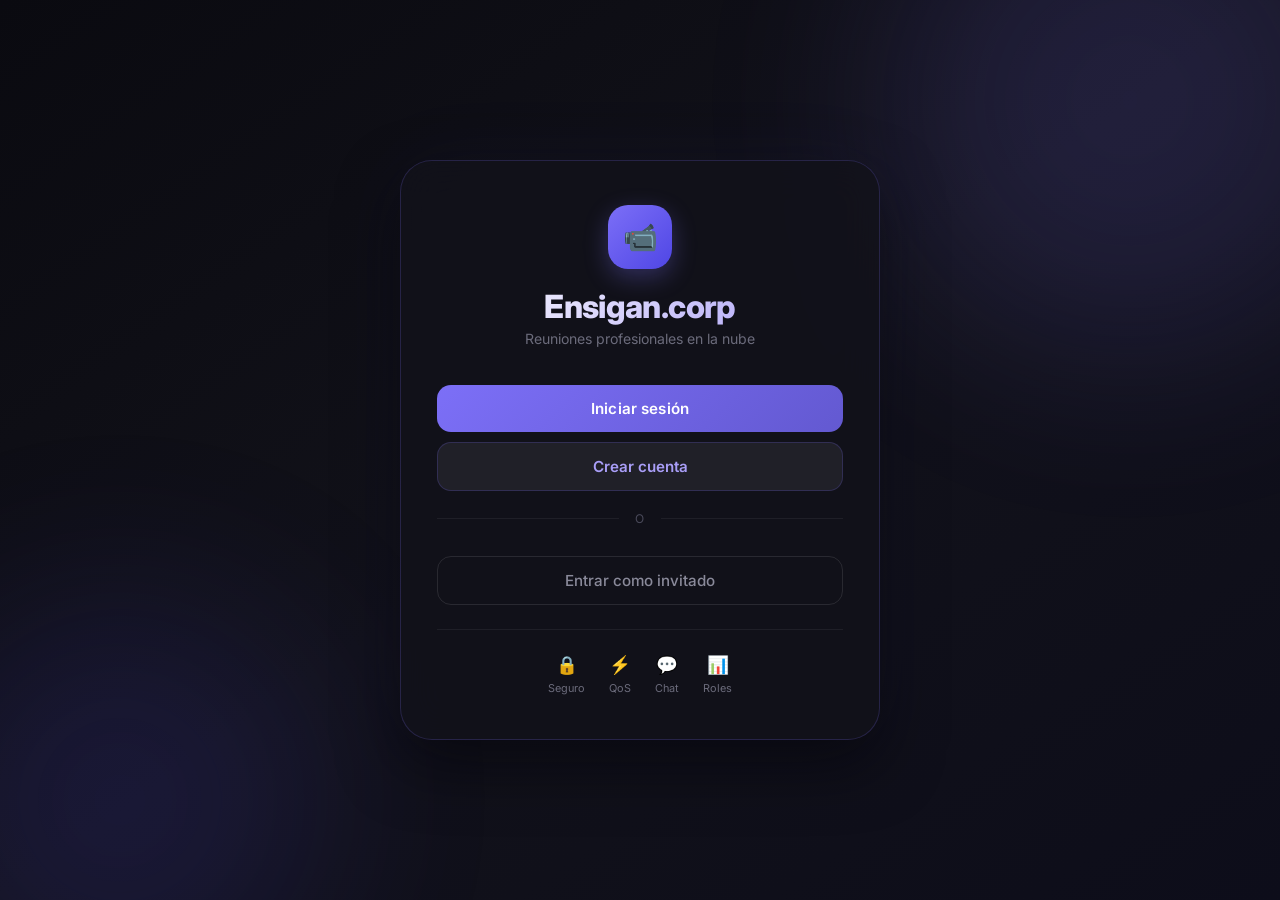
==== commit daccb3a3: "Add files via upload" ====
--- a/index.html
+++ b/index.html
@@ -1,358 +1,1023 @@
-<!DOCTYPE html>
-<html lang="es">
-
-<head>
-  <meta charset="UTF-8">
-  <meta name="viewport" content="width=device-width, initial-scale=1.0">
-  <meta name="description" content="Ensigan.corp — Plataforma de videollamadas profesional. Crea o únete a salas de reuniones seguras con video, audio y chat en tiempo real.">
-  <title>Ensigan.corp · Sala de reuniones profesional</title>
-  <link rel="preconnect" href="https://fonts.googleapis.com">
-  <link rel="preconnect" href="https://fonts.gstatic.com" crossorigin>
-  <link href="https://fonts.googleapis.com/css2?family=Inter:wght@400;500;600;700&display=swap" rel="stylesheet">
-  <style>
-    * {
-      margin: 0;
-      padding: 0;
-      box-sizing: border-box;
-    }
-
-    body {
-      font-family: 'Inter', -apple-system, BlinkMacSystemFont, 'Segoe UI', Roboto, Helvetica, Arial, sans-serif;
-      background: linear-gradient(145deg, #0a0a10 0%, #12121a 50%, #0d0d1a 100%);
-      min-height: 100vh;
-      display: flex;
-      align-items: center;
-      justify-content: center;
-      color: #ffffff;
-      overflow: hidden;
-    }
-
-    /* Animated background orbs */
-    body::before,
-    body::after {
-      content: "";
-      position: fixed;
-      border-radius: 50%;
-      filter: blur(100px);
-      opacity: 0.15;
-      pointer-events: none;
-      animation: float 12s ease-in-out infinite alternate;
-    }
-
-    body::before {
-      width: 500px;
-      height: 500px;
-      background: #7c6ff7;
-      top: -150px;
-      right: -100px;
-    }
-
-    body::after {
-      width: 400px;
-      height: 400px;
-      background: #4f46e5;
-      bottom: -100px;
-      left: -80px;
-      animation-delay: -6s;
-    }
-
-    @keyframes float {
-      0% { transform: translate(0, 0) scale(1); }
-      100% { transform: translate(40px, 30px) scale(1.1); }
-    }
-
-    .lobby {
-      background: rgba(18, 18, 26, 0.85);
-      backdrop-filter: blur(20px);
-      -webkit-backdrop-filter: blur(20px);
-      border-radius: 32px;
-      padding: 48px 36px;
-      width: 92%;
-      max-width: 480px;
-      text-align: center;
-      border: 1px solid rgba(124, 111, 247, 0.2);
-      box-shadow:
-        0 25px 60px rgba(0, 0, 0, 0.5),
-        0 0 80px rgba(124, 111, 247, 0.06);
-      animation: slideUp 0.6s cubic-bezier(0.16, 1, 0.3, 1) forwards;
-      opacity: 0;
-      transform: translateY(30px);
-      position: relative;
-      z-index: 1;
-    }
-
-    @keyframes slideUp {
-      to {
-        opacity: 1;
-        transform: translateY(0);
-      }
-    }
-
-    .logo-icon {
-      width: 64px;
-      height: 64px;
-      background: linear-gradient(135deg, #7c6ff7, #4f46e5);
-      border-radius: 20px;
-      display: flex;
-      align-items: center;
-      justify-content: center;
-      font-size: 28px;
-      margin: 0 auto 20px;
-      box-shadow: 0 8px 24px rgba(124, 111, 247, 0.3);
-    }
-
-    h1 {
-      font-size: 2rem;
-      font-weight: 700;
-      background: linear-gradient(135deg, #ffffff 0%, #a99ef7 100%);
-      -webkit-background-clip: text;
-      background-clip: text;
-      color: transparent;
-      margin-bottom: 6px;
-      letter-spacing: -0.02em;
-    }
-
-    .subtitle {
-      color: #6b6b7b;
-      font-size: 0.9rem;
-      margin-bottom: 36px;
-      font-weight: 400;
-    }
-
-    .input-group {
-      margin-bottom: 20px;
-      text-align: left;
-    }
-
-    .input-group label {
-      display: block;
-      font-size: 0.78rem;
-      color: #8a8a9a;
-      margin-bottom: 8px;
-      font-weight: 500;
-      letter-spacing: 0.02em;
-      text-transform: uppercase;
-    }
-
-    input {
-      width: 100%;
-      padding: 14px 18px;
-      background: rgba(28, 28, 38, 0.8);
-      border: 1.5px solid rgba(42, 42, 53, 0.8);
-      border-radius: 16px;
-      color: #fff;
-      font-size: 0.95rem;
-      font-family: inherit;
-      outline: none;
-      transition: all 0.25s ease;
-    }
-
-    input::placeholder {
-      color: #4a4a5a;
-    }
-
-    input:focus {
-      border-color: #7c6ff7;
-      box-shadow: 0 0 0 3px rgba(124, 111, 247, 0.15);
-      background: rgba(28, 28, 38, 1);
-    }
-
-    input.error {
-      border-color: #e53e3e;
-      box-shadow: 0 0 0 3px rgba(229, 62, 62, 0.15);
-      animation: shake 0.4s ease;
-    }
-
-    @keyframes shake {
-      0%, 100% { transform: translateX(0); }
-      20% { transform: translateX(-6px); }
-      40% { transform: translateX(6px); }
-      60% { transform: translateX(-4px); }
-      80% { transform: translateX(4px); }
-    }
-
-    .error-msg {
-      color: #e53e3e;
-      font-size: 0.75rem;
-      margin-top: 6px;
-      display: none;
-      font-weight: 500;
-    }
-
-    .error-msg.visible {
-      display: block;
-      animation: fadeIn 0.2s ease;
-    }
-
-    @keyframes fadeIn {
-      from { opacity: 0; transform: translateY(-4px); }
-      to { opacity: 1; transform: translateY(0); }
-    }
-
-    .btn-primary {
-      background: linear-gradient(135deg, #7c6ff7, #6359d1);
-      border: none;
-      padding: 15px 18px;
-      border-radius: 16px;
-      font-size: 1rem;
-      font-weight: 600;
-      color: white;
-      cursor: pointer;
-      width: 100%;
-      transition: all 0.25s ease;
-      margin-top: 8px;
-      font-family: inherit;
-      letter-spacing: 0.01em;
-      position: relative;
-      overflow: hidden;
-    }
-
-    .btn-primary::after {
-      content: "";
-      position: absolute;
-      inset: 0;
-      background: linear-gradient(135deg, rgba(255,255,255,0.1), transparent);
-      opacity: 0;
-      transition: opacity 0.25s ease;
-    }
-
-    .btn-primary:hover {
-      transform: translateY(-2px);
-      box-shadow: 0 8px 24px rgba(124, 111, 247, 0.35);
-    }
-
-    .btn-primary:hover::after {
-      opacity: 1;
-    }
-
-    .btn-primary:active {
-      transform: translateY(0);
-    }
-
-    .info-text {
-      font-size: 0.75rem;
-      color: rgba(124, 111, 247, 0.7);
-      margin-top: 28px;
-      line-height: 1.5;
-    }
-
-    .features {
-      display: flex;
-      justify-content: center;
-      gap: 24px;
-      margin-top: 24px;
-      padding-top: 24px;
-      border-top: 1px solid rgba(255,255,255,0.06);
-    }
-
-    .feature {
-      display: flex;
-      flex-direction: column;
-      align-items: center;
-      gap: 4px;
-      font-size: 0.7rem;
-      color: #6b6b7b;
-    }
-
-    .feature-icon {
-      font-size: 1.1rem;
-      margin-bottom: 2px;
-    }
-  </style>
-</head>
-
-<body>
-  <div class="lobby">
-    <div class="logo-icon">📹</div>
-    <h1>Ensigan.corp</h1>
-    <div class="subtitle">Reuniones profesionales en la nube</div>
-
-    <div class="input-group">
-      <label for="nameInput">Nombre completo</label>
-      <input type="text" id="nameInput" placeholder="Ej: Ana García" maxlength="40" autocomplete="name">
-      <div class="error-msg" id="nameError">Por favor ingresa tu nombre</div>
-    </div>
-
-    <div class="input-group">
-      <label for="roleInput">Cargo / Rol</label>
-      <input type="text" id="roleInput" placeholder="Ej: Directora de Proyectos" maxlength="40">
-    </div>
-
-    <div class="input-group">
-      <label for="roomIdInput">ID de sala (opcional)</label>
-      <input type="text" id="roomIdInput" placeholder="Dejar vacío para crear nueva sala">
-    </div>
-
-    <button class="btn-primary" id="joinBtn">Unirse o crear sala</button>
-
-    <div class="features">
-      <div class="feature">
-        <span class="feature-icon">🔒</span>
-        <span>Seguro</span>
-      </div>
-      <div class="feature">
-        <span class="feature-icon">⚡</span>
-        <span>Tiempo real</span>
-      </div>
-      <div class="feature">
-        <span class="feature-icon">💬</span>
-        <span>Chat</span>
-      </div>
-    </div>
-
-    <div class="info-text">El primer participante será el anfitrión con control sobre la reunión.</div>
-  </div>
-
-  <script>
-    const joinBtn = document.getElementById('joinBtn');
-    const roomInput = document.getElementById('roomIdInput');
-    const nameInput = document.getElementById('nameInput');
-    const roleInput = document.getElementById('roleInput');
-    const nameError = document.getElementById('nameError');
-
-    // Focus name input on load
-    nameInput.focus();
-
-    // Clear error on input
-    nameInput.addEventListener('input', () => {
-      nameInput.classList.remove('error');
-      nameError.classList.remove('visible');
-    });
-
-    function joinOrCreate() {
-      const name = nameInput.value.trim();
-      const role = roleInput.value.trim();
-
-      // Validate name
-      if (name === '') {
-        nameInput.classList.add('error');
-        nameError.classList.add('visible');
-        nameInput.focus();
-        return;
-      }
-
-      let roomId = roomInput.value.trim();
-      if (roomId === '') {
-        // Crear nueva sala con ID aleatorio
-        roomId = Math.random().toString(36).substring(2, 10);
-      }
-
-      const params = new URLSearchParams();
-      params.set('name', name);
-      if (role) params.set('role', role);
-
-      window.location.href = `/room/${encodeURIComponent(roomId)}?${params.toString()}`;
-    }
-
-    joinBtn.addEventListener('click', joinOrCreate);
-
-    // Enter key on any input
-    [nameInput, roleInput, roomInput].forEach(input => {
-      input.addEventListener('keypress', (e) => {
-        if (e.key === 'Enter') joinOrCreate();
-      });
-    });
-  </script>
-</body>
-
-</html>
+<!DOCTYPE html>
+<html lang="es">
+
+<head>
+  <meta charset="UTF-8">
+  <meta name="viewport" content="width=device-width, initial-scale=1.0">
+  <meta name="description" content="Ensigan.corp — Plataforma de videollamadas profesional. Crea o únete a salas de reuniones seguras con video, audio y chat en tiempo real.">
+  <title>Ensigan.corp · Plataforma de Reuniones Profesional</title>
+  <link rel="preconnect" href="https://fonts.googleapis.com">
+  <link rel="preconnect" href="https://fonts.gstatic.com" crossorigin>
+  <link href="https://fonts.googleapis.com/css2?family=Inter:wght@400;500;600;700;800&display=swap" rel="stylesheet">
+  <style>
+    * { margin: 0; padding: 0; box-sizing: border-box; }
+
+    body {
+      font-family: 'Inter', -apple-system, BlinkMacSystemFont, 'Segoe UI', Roboto, Helvetica, Arial, sans-serif;
+      background: linear-gradient(145deg, #0a0a10 0%, #12121a 50%, #0d0d1a 100%);
+      min-height: 100vh;
+      display: flex;
+      align-items: center;
+      justify-content: center;
+      color: #ffffff;
+      overflow: hidden;
+    }
+
+    body::before, body::after {
+      content: "";
+      position: fixed;
+      border-radius: 50%;
+      filter: blur(100px);
+      opacity: 0.15;
+      pointer-events: none;
+      animation: float 12s ease-in-out infinite alternate;
+    }
+
+    body::before { width: 500px; height: 500px; background: #7c6ff7; top: -150px; right: -100px; }
+    body::after { width: 400px; height: 400px; background: #4f46e5; bottom: -100px; left: -80px; animation-delay: -6s; }
+
+    @keyframes float {
+      0% { transform: translate(0, 0) scale(1); }
+      100% { transform: translate(40px, 30px) scale(1.1); }
+    }
+
+    /* ── Cards Container ── */
+    .card {
+      background: rgba(18, 18, 26, 0.85);
+      backdrop-filter: blur(20px);
+      -webkit-backdrop-filter: blur(20px);
+      border-radius: 32px;
+      padding: 44px 36px;
+      width: 92%;
+      max-width: 480px;
+      text-align: center;
+      border: 1px solid rgba(124, 111, 247, 0.2);
+      box-shadow: 0 25px 60px rgba(0, 0, 0, 0.5), 0 0 80px rgba(124, 111, 247, 0.06);
+      position: relative;
+      z-index: 1;
+      transition: opacity 0.4s ease, transform 0.4s ease;
+    }
+
+    .card.hidden {
+      display: none;
+    }
+
+    .card.fade-in {
+      animation: slideUp 0.5s cubic-bezier(0.16, 1, 0.3, 1) forwards;
+    }
+
+    @keyframes slideUp {
+      from { opacity: 0; transform: translateY(24px); }
+      to { opacity: 1; transform: translateY(0); }
+    }
+
+    /* ── Logo ── */
+    .logo-icon {
+      width: 64px;
+      height: 64px;
+      background: linear-gradient(135deg, #7c6ff7, #4f46e5);
+      border-radius: 20px;
+      display: flex;
+      align-items: center;
+      justify-content: center;
+      font-size: 28px;
+      margin: 0 auto 18px;
+      box-shadow: 0 8px 24px rgba(124, 111, 247, 0.3);
+    }
+
+    h1 {
+      font-size: 2rem;
+      font-weight: 800;
+      background: linear-gradient(135deg, #ffffff 0%, #a99ef7 100%);
+      -webkit-background-clip: text;
+      background-clip: text;
+      color: transparent;
+      margin-bottom: 4px;
+      letter-spacing: -0.02em;
+    }
+
+    .subtitle {
+      color: #6b6b7b;
+      font-size: 0.88rem;
+      margin-bottom: 32px;
+      font-weight: 400;
+    }
+
+    h2 {
+      font-size: 1.35rem;
+      font-weight: 700;
+      color: #e4e4ec;
+      margin-bottom: 4px;
+    }
+
+    .card-subtitle {
+      color: #6b6b7b;
+      font-size: 0.82rem;
+      margin-bottom: 28px;
+    }
+
+    /* ── Form Elements ── */
+    .input-group {
+      margin-bottom: 16px;
+      text-align: left;
+    }
+
+    .input-group label {
+      display: block;
+      font-size: 0.72rem;
+      color: #8a8a9a;
+      margin-bottom: 6px;
+      font-weight: 600;
+      letter-spacing: 0.04em;
+      text-transform: uppercase;
+    }
+
+    input, select {
+      width: 100%;
+      padding: 13px 16px;
+      background: rgba(28, 28, 38, 0.8);
+      border: 1.5px solid rgba(42, 42, 53, 0.8);
+      border-radius: 14px;
+      color: #fff;
+      font-size: 0.92rem;
+      font-family: inherit;
+      outline: none;
+      transition: all 0.25s ease;
+      -webkit-appearance: none;
+    }
+
+    select {
+      cursor: pointer;
+      background-image: url("data:image/svg+xml,%3Csvg xmlns='http://www.w3.org/2000/svg' width='12' height='8' viewBox='0 0 12 8'%3E%3Cpath d='M1 1l5 5 5-5' stroke='%238a8a9a' stroke-width='1.5' fill='none'/%3E%3C/svg%3E");
+      background-repeat: no-repeat;
+      background-position: right 16px center;
+      padding-right: 40px;
+    }
+
+    select option {
+      background: #1c1c26;
+      color: #fff;
+    }
+
+    input::placeholder { color: #4a4a5a; }
+
+    input:focus, select:focus {
+      border-color: #7c6ff7;
+      box-shadow: 0 0 0 3px rgba(124, 111, 247, 0.15);
+      background: rgba(28, 28, 38, 1);
+    }
+
+    input.error {
+      border-color: #e53e3e;
+      box-shadow: 0 0 0 3px rgba(229, 62, 62, 0.15);
+      animation: shake 0.4s ease;
+    }
+
+    @keyframes shake {
+      0%, 100% { transform: translateX(0); }
+      20% { transform: translateX(-5px); }
+      40% { transform: translateX(5px); }
+      60% { transform: translateX(-3px); }
+      80% { transform: translateX(3px); }
+    }
+
+    .error-msg {
+      color: #e53e3e;
+      font-size: 0.72rem;
+      margin-top: 5px;
+      display: none;
+      font-weight: 500;
+    }
+
+    .error-msg.visible {
+      display: block;
+      animation: fadeIn 0.2s ease;
+    }
+
+    @keyframes fadeIn {
+      from { opacity: 0; transform: translateY(-4px); }
+      to { opacity: 1; transform: translateY(0); }
+    }
+
+    /* ── Buttons ── */
+    .btn-primary {
+      background: linear-gradient(135deg, #7c6ff7, #6359d1);
+      border: none;
+      padding: 14px 18px;
+      border-radius: 14px;
+      font-size: 0.95rem;
+      font-weight: 600;
+      color: white;
+      cursor: pointer;
+      width: 100%;
+      transition: all 0.25s ease;
+      margin-top: 6px;
+      font-family: inherit;
+      letter-spacing: 0.01em;
+      position: relative;
+      overflow: hidden;
+    }
+
+    .btn-primary::after {
+      content: "";
+      position: absolute;
+      inset: 0;
+      background: linear-gradient(135deg, rgba(255,255,255,0.12), transparent);
+      opacity: 0;
+      transition: opacity 0.25s ease;
+    }
+
+    .btn-primary:hover { transform: translateY(-2px); box-shadow: 0 8px 24px rgba(124, 111, 247, 0.35); }
+    .btn-primary:hover::after { opacity: 1; }
+    .btn-primary:active { transform: translateY(0); }
+    .btn-primary:disabled { opacity: 0.5; cursor: not-allowed; transform: none; }
+
+    .btn-secondary {
+      background: rgba(42, 42, 53, 0.6);
+      border: 1.5px solid rgba(124, 111, 247, 0.2);
+      padding: 14px 18px;
+      border-radius: 14px;
+      font-size: 0.95rem;
+      font-weight: 600;
+      color: #a99ef7;
+      cursor: pointer;
+      width: 100%;
+      transition: all 0.25s ease;
+      margin-top: 10px;
+      font-family: inherit;
+    }
+
+    .btn-secondary:hover {
+      background: rgba(124, 111, 247, 0.1);
+      border-color: rgba(124, 111, 247, 0.4);
+      transform: translateY(-1px);
+    }
+
+    .btn-ghost {
+      background: transparent;
+      border: 1.5px solid rgba(255, 255, 255, 0.1);
+      padding: 14px 18px;
+      border-radius: 14px;
+      font-size: 0.95rem;
+      font-weight: 500;
+      color: #8a8a9a;
+      cursor: pointer;
+      width: 100%;
+      transition: all 0.25s ease;
+      margin-top: 10px;
+      font-family: inherit;
+    }
+
+    .btn-ghost:hover {
+      border-color: rgba(255, 255, 255, 0.2);
+      color: #e4e4ec;
+    }
+
+    .btn-danger {
+      background: rgba(239, 68, 68, 0.1);
+      border: 1.5px solid rgba(239, 68, 68, 0.25);
+      padding: 12px 18px;
+      border-radius: 14px;
+      font-size: 0.88rem;
+      font-weight: 600;
+      color: #f87171;
+      cursor: pointer;
+      width: auto;
+      transition: all 0.25s ease;
+      font-family: inherit;
+    }
+
+    .btn-danger:hover { background: rgba(239, 68, 68, 0.2); }
+
+    /* ── Links ── */
+    .link {
+      color: #7c6ff7;
+      font-size: 0.82rem;
+      font-weight: 500;
+      cursor: pointer;
+      margin-top: 16px;
+      display: inline-block;
+      transition: color 0.2s;
+      background: none;
+      border: none;
+      font-family: inherit;
+      text-decoration: none;
+    }
+
+    .link:hover { color: #a99ef7; }
+
+    /* ── Back Button ── */
+    .back-btn {
+      position: absolute;
+      top: 20px;
+      left: 20px;
+      background: rgba(255, 255, 255, 0.06);
+      border: none;
+      color: #8a8a9a;
+      padding: 8px 14px;
+      border-radius: 10px;
+      font-size: 13px;
+      cursor: pointer;
+      transition: all 0.2s;
+      font-family: inherit;
+    }
+
+    .back-btn:hover { background: rgba(255, 255, 255, 0.1); color: #e4e4ec; }
+
+    /* ── Divider ── */
+    .divider {
+      display: flex;
+      align-items: center;
+      gap: 16px;
+      margin: 20px 0;
+      color: #4a4a5a;
+      font-size: 0.75rem;
+      text-transform: uppercase;
+      letter-spacing: 0.06em;
+    }
+
+    .divider::before, .divider::after {
+      content: "";
+      flex: 1;
+      height: 1px;
+      background: rgba(255, 255, 255, 0.06);
+    }
+
+    /* ── Features ── */
+    .features {
+      display: flex;
+      justify-content: center;
+      gap: 24px;
+      margin-top: 24px;
+      padding-top: 24px;
+      border-top: 1px solid rgba(255, 255, 255, 0.06);
+    }
+
+    .feature {
+      display: flex;
+      flex-direction: column;
+      align-items: center;
+      gap: 4px;
+      font-size: 0.68rem;
+      color: #6b6b7b;
+    }
+
+    .feature-icon { font-size: 1.1rem; margin-bottom: 2px; }
+
+    /* ── Welcome Banner ── */
+    .welcome-banner {
+      background: linear-gradient(135deg, rgba(124, 111, 247, 0.1), rgba(79, 70, 229, 0.05));
+      border: 1px solid rgba(124, 111, 247, 0.2);
+      border-radius: 16px;
+      padding: 20px;
+      margin-bottom: 24px;
+      text-align: left;
+    }
+
+    .welcome-name {
+      font-size: 1.1rem;
+      font-weight: 700;
+      color: #e4e4ec;
+      margin-bottom: 2px;
+    }
+
+    .welcome-role {
+      font-size: 0.78rem;
+      color: #a99ef7;
+      font-weight: 500;
+    }
+
+    .welcome-qos {
+      font-size: 0.7rem;
+      color: #6b7280;
+      margin-top: 4px;
+    }
+
+    /* ── Room Actions ── */
+    .room-actions {
+      display: flex;
+      flex-direction: column;
+      gap: 12px;
+      margin-top: 8px;
+    }
+
+    .join-row {
+      display: flex;
+      gap: 10px;
+    }
+
+    .join-row input {
+      flex: 1;
+    }
+
+    .join-row button {
+      width: auto;
+      padding: 13px 22px;
+      margin-top: 0;
+      white-space: nowrap;
+    }
+
+    /* ── Password Strength ── */
+    .password-strength {
+      height: 3px;
+      border-radius: 2px;
+      margin-top: 6px;
+      background: rgba(255, 255, 255, 0.06);
+      overflow: hidden;
+    }
+
+    .password-strength-fill {
+      height: 100%;
+      border-radius: 2px;
+      transition: width 0.3s ease, background 0.3s ease;
+      width: 0%;
+    }
+
+    /* ── Toast ── */
+    .toast {
+      position: fixed;
+      bottom: 32px;
+      left: 50%;
+      transform: translateX(-50%);
+      background: rgba(42, 42, 53, 0.95);
+      backdrop-filter: blur(12px);
+      padding: 12px 24px;
+      border-radius: 16px;
+      font-size: 0.85rem;
+      z-index: 1000;
+      animation: toastIn 0.3s ease-out;
+      border: 1px solid rgba(255, 255, 255, 0.08);
+    }
+
+    .toast.error { border-color: rgba(239, 68, 68, 0.3); color: #f87171; }
+    .toast.success { border-color: rgba(34, 197, 94, 0.3); color: #4ade80; }
+
+    @keyframes toastIn {
+      from { opacity: 0; transform: translateX(-50%) translateY(12px); }
+      to { opacity: 1; transform: translateX(-50%) translateY(0); }
+    }
+
+    /* ── Info Text ── */
+    .info-text {
+      font-size: 0.72rem;
+      color: rgba(124, 111, 247, 0.6);
+      margin-top: 20px;
+      line-height: 1.5;
+    }
+
+    /* ── Loading Spinner ── */
+    .spinner {
+      display: inline-block;
+      width: 16px;
+      height: 16px;
+      border: 2px solid rgba(255, 255, 255, 0.3);
+      border-radius: 50%;
+      border-top-color: #fff;
+      animation: spin 0.6s linear infinite;
+      margin-right: 8px;
+      vertical-align: middle;
+    }
+
+    @keyframes spin {
+      to { transform: rotate(360deg); }
+    }
+
+    /* ── User Session Bar (top right) ── */
+    .session-bar {
+      position: fixed;
+      top: 16px;
+      right: 20px;
+      display: flex;
+      align-items: center;
+      gap: 10px;
+      z-index: 100;
+    }
+
+    .session-avatar {
+      width: 32px;
+      height: 32px;
+      border-radius: 10px;
+      background: linear-gradient(135deg, #7c6ff7, #4f46e5);
+      display: flex;
+      align-items: center;
+      justify-content: center;
+      font-size: 13px;
+      font-weight: 700;
+    }
+  </style>
+</head>
+
+<body>
+
+  <!-- ═══════════════════════════════════════════════════════ -->
+  <!--  VIEW 1: Welcome Screen                               -->
+  <!-- ═══════════════════════════════════════════════════════ -->
+  <div class="card fade-in" id="viewWelcome">
+    <div class="logo-icon">📹</div>
+    <h1>Ensigan.corp</h1>
+    <div class="subtitle">Reuniones profesionales en la nube</div>
+
+    <button class="btn-primary" id="btnGoLogin">Iniciar sesión</button>
+    <button class="btn-secondary" id="btnGoRegister">Crear cuenta</button>
+
+    <div class="divider">o</div>
+
+    <button class="btn-ghost" id="btnGoGuest">Entrar como invitado</button>
+
+    <div class="features">
+      <div class="feature"><span class="feature-icon">🔒</span><span>Seguro</span></div>
+      <div class="feature"><span class="feature-icon">⚡</span><span>QoS</span></div>
+      <div class="feature"><span class="feature-icon">💬</span><span>Chat</span></div>
+      <div class="feature"><span class="feature-icon">📊</span><span>Roles</span></div>
+    </div>
+  </div>
+
+  <!-- ═══════════════════════════════════════════════════════ -->
+  <!--  VIEW 2: Login                                         -->
+  <!-- ═══════════════════════════════════════════════════════ -->
+  <div class="card hidden" id="viewLogin">
+    <button class="back-btn" id="btnBackFromLogin">← Volver</button>
+    <div class="logo-icon" style="width:48px;height:48px;border-radius:14px;font-size:22px;">🔑</div>
+    <h2>Iniciar sesión</h2>
+    <div class="card-subtitle">Ingresa con tu cuenta registrada</div>
+
+    <div class="input-group">
+      <label for="loginEmail">Correo electrónico</label>
+      <input type="email" id="loginEmail" placeholder="tu@correo.com" autocomplete="email">
+      <div class="error-msg" id="loginEmailError">Ingresa un correo válido</div>
+    </div>
+
+    <div class="input-group">
+      <label for="loginPassword">Contraseña</label>
+      <input type="password" id="loginPassword" placeholder="Tu contraseña" autocomplete="current-password">
+      <div class="error-msg" id="loginPasswordError">Ingresa tu contraseña</div>
+    </div>
+
+    <button class="btn-primary" id="btnLogin">Ingresar</button>
+
+    <div style="margin-top: 18px;">
+      <button class="link" id="btnLoginToRegister">¿No tienes cuenta? Regístrate</button>
+    </div>
+  </div>
+
+  <!-- ═══════════════════════════════════════════════════════ -->
+  <!--  VIEW 3: Register                                      -->
+  <!-- ═══════════════════════════════════════════════════════ -->
+  <div class="card hidden" id="viewRegister">
+    <button class="back-btn" id="btnBackFromRegister">← Volver</button>
+    <div class="logo-icon" style="width:48px;height:48px;border-radius:14px;font-size:22px;">📝</div>
+    <h2>Crear cuenta</h2>
+    <div class="card-subtitle">Regístrate para acceder a todas las funciones</div>
+
+    <div class="input-group">
+      <label for="regNombre">Nombre completo</label>
+      <input type="text" id="regNombre" placeholder="Ej: Ana García" maxlength="60" autocomplete="name">
+      <div class="error-msg" id="regNombreError">El nombre es obligatorio</div>
+    </div>
+
+    <div class="input-group">
+      <label for="regCargo">Cargo / Puesto</label>
+      <input type="text" id="regCargo" placeholder="Ej: Directora de Proyectos" maxlength="60">
+    </div>
+
+    <div class="input-group">
+      <label for="regRol">Rol en el sistema</label>
+      <select id="regRol">
+        <option value="Estudiante">📚 Estudiante</option>
+        <option value="Docente">🎓 Docente</option>
+        <option value="Coordinador">📋 Coordinador</option>
+        <option value="Gerente">📊 Gerente</option>
+        <option value="Director">👔 Director</option>
+      </select>
+    </div>
+
+    <div class="input-group">
+      <label for="regEmail">Correo electrónico</label>
+      <input type="email" id="regEmail" placeholder="tu@correo.com" autocomplete="email">
+      <div class="error-msg" id="regEmailError">Ingresa un correo válido</div>
+    </div>
+
+    <div class="input-group">
+      <label for="regPassword">Contraseña</label>
+      <input type="password" id="regPassword" placeholder="Mínimo 6 caracteres" autocomplete="new-password">
+      <div class="password-strength"><div class="password-strength-fill" id="passwordStrength"></div></div>
+      <div class="error-msg" id="regPasswordError">La contraseña debe tener al menos 6 caracteres</div>
+    </div>
+
+    <button class="btn-primary" id="btnRegister">Crear cuenta</button>
+
+    <div style="margin-top: 18px;">
+      <button class="link" id="btnRegisterToLogin">¿Ya tienes cuenta? Inicia sesión</button>
+    </div>
+  </div>
+
+  <!-- ═══════════════════════════════════════════════════════ -->
+  <!--  VIEW 4: Guest Entry                                   -->
+  <!-- ═══════════════════════════════════════════════════════ -->
+  <div class="card hidden" id="viewGuest">
+    <button class="back-btn" id="btnBackFromGuest">← Volver</button>
+    <div class="logo-icon" style="width:48px;height:48px;border-radius:14px;font-size:22px;">👤</div>
+    <h2>Entrar como invitado</h2>
+    <div class="card-subtitle">Acceso rápido sin crear cuenta</div>
+
+    <div class="input-group">
+      <label for="guestName">Tu nombre</label>
+      <input type="text" id="guestName" placeholder="Ej: Carlos Mendoza" maxlength="40" autocomplete="name">
+      <div class="error-msg" id="guestNameError">Ingresa tu nombre para continuar</div>
+    </div>
+
+    <button class="btn-primary" id="btnGuestContinue">Continuar como invitado</button>
+
+    <div class="info-text">Como invitado tendrás prioridad de conexión estándar. Crea una cuenta para acceder a roles con mayor prioridad.</div>
+  </div>
+
+  <!-- ═══════════════════════════════════════════════════════ -->
+  <!--  VIEW 5: Room Selection (after login)                  -->
+  <!-- ═══════════════════════════════════════════════════════ -->
+  <div class="card hidden" id="viewRoom">
+    <div class="welcome-banner" id="welcomeBanner">
+      <div class="welcome-name" id="welcomeName">Hola, Usuario</div>
+      <div class="welcome-role" id="welcomeRole">Rol: Estudiante</div>
+      <div class="welcome-qos" id="welcomeQos">⚡ Prioridad QoS: Normal</div>
+    </div>
+
+    <div class="room-actions">
+      <button class="btn-primary" id="btnCreateRoom">➕ Crear nueva sala</button>
+
+      <div class="divider">o unirse a una sala existente</div>
+
+      <div class="join-row">
+        <input type="text" id="joinRoomId" placeholder="ID de la sala">
+        <button class="btn-secondary join-row-btn" id="btnJoinRoom" style="width:auto;padding:13px 22px;margin-top:0;">Unirse</button>
+      </div>
+      <div class="error-msg" id="joinRoomError">La sala no existe. Verifica el ID.</div>
+    </div>
+
+    <div style="margin-top: 24px; display: flex; justify-content: center;">
+      <button class="btn-danger" id="btnLogout">Cerrar sesión</button>
+    </div>
+
+    <div class="info-text">El primer participante será el anfitrión con control sobre la reunión.</div>
+  </div>
+
+  <script>
+    // ═══════════════════════════════════════════════════════
+    //  NAVIGATION & STATE
+    // ═══════════════════════════════════════════════════════
+    const views = {
+      welcome: document.getElementById('viewWelcome'),
+      login: document.getElementById('viewLogin'),
+      register: document.getElementById('viewRegister'),
+      guest: document.getElementById('viewGuest'),
+      room: document.getElementById('viewRoom')
+    };
+
+    let currentUser = null;
+
+    function showView(name) {
+      Object.values(views).forEach(v => {
+        v.classList.add('hidden');
+        v.classList.remove('fade-in');
+      });
+      views[name].classList.remove('hidden');
+      // Trigger animation
+      requestAnimationFrame(() => {
+        views[name].classList.add('fade-in');
+      });
+      // Focus first input
+      setTimeout(() => {
+        const firstInput = views[name].querySelector('input:not([type="hidden"])');
+        if (firstInput) firstInput.focus();
+      }, 100);
+    }
+
+    function showToast(msg, type = '') {
+      document.querySelectorAll('.toast').forEach(t => t.remove());
+      const toast = document.createElement('div');
+      toast.className = `toast ${type}`;
+      toast.textContent = msg;
+      document.body.appendChild(toast);
+      setTimeout(() => toast.remove(), 3500);
+    }
+
+    function clearErrors(viewId) {
+      const view = views[viewId];
+      view.querySelectorAll('.error-msg').forEach(e => e.classList.remove('visible'));
+      view.querySelectorAll('input.error').forEach(i => i.classList.remove('error'));
+    }
+
+    function showError(inputId, errorId) {
+      document.getElementById(inputId).classList.add('error');
+      document.getElementById(errorId).classList.add('visible');
+    }
+
+    // ═══════════════════════════════════════════════════════
+    //  NAVIGATION BUTTONS
+    // ═══════════════════════════════════════════════════════
+    document.getElementById('btnGoLogin').addEventListener('click', () => showView('login'));
+    document.getElementById('btnGoRegister').addEventListener('click', () => showView('register'));
+    document.getElementById('btnGoGuest').addEventListener('click', () => showView('guest'));
+    document.getElementById('btnBackFromLogin').addEventListener('click', () => showView('welcome'));
+    document.getElementById('btnBackFromRegister').addEventListener('click', () => showView('welcome'));
+    document.getElementById('btnBackFromGuest').addEventListener('click', () => showView('welcome'));
+    document.getElementById('btnLoginToRegister').addEventListener('click', () => showView('register'));
+    document.getElementById('btnRegisterToLogin').addEventListener('click', () => showView('login'));
+
+    // Clear errors on input
+    document.querySelectorAll('input').forEach(input => {
+      input.addEventListener('input', () => {
+        input.classList.remove('error');
+        const errorEl = input.parentElement.querySelector('.error-msg');
+        if (errorEl) errorEl.classList.remove('visible');
+      });
+    });
+
+    // ═══════════════════════════════════════════════════════
+    //  PASSWORD STRENGTH INDICATOR
+    // ═══════════════════════════════════════════════════════
+    document.getElementById('regPassword').addEventListener('input', (e) => {
+      const val = e.target.value;
+      const fill = document.getElementById('passwordStrength');
+      let strength = 0;
+      if (val.length >= 6) strength += 33;
+      if (val.length >= 8) strength += 17;
+      if (/[A-Z]/.test(val)) strength += 17;
+      if (/[0-9]/.test(val)) strength += 17;
+      if (/[^A-Za-z0-9]/.test(val)) strength += 16;
+
+      fill.style.width = strength + '%';
+      if (strength <= 33) fill.style.background = '#ef4444';
+      else if (strength <= 66) fill.style.background = '#f59e0b';
+      else fill.style.background = '#22c55e';
+    });
+
+    // ═══════════════════════════════════════════════════════
+    //  LOGIN
+    // ═══════════════════════════════════════════════════════
+    async function doLogin() {
+      clearErrors('login');
+      const email = document.getElementById('loginEmail').value.trim();
+      const password = document.getElementById('loginPassword').value;
+
+      let valid = true;
+      if (!email || !email.includes('@')) {
+        showError('loginEmail', 'loginEmailError');
+        valid = false;
+      }
+      if (!password) {
+        showError('loginPassword', 'loginPasswordError');
+        valid = false;
+      }
+      if (!valid) return;
+
+      const btn = document.getElementById('btnLogin');
+      btn.disabled = true;
+      btn.innerHTML = '<span class="spinner"></span>Ingresando...';
+
+      try {
+        const res = await fetch('/api/auth/login', {
+          method: 'POST',
+          headers: { 'Content-Type': 'application/json' },
+          body: JSON.stringify({ email, password })
+        });
+        const data = await res.json();
+
+        if (!res.ok) {
+          showToast(data.detail || 'Error al iniciar sesión', 'error');
+          btn.disabled = false;
+          btn.textContent = 'Ingresar';
+          return;
+        }
+
+        currentUser = data;
+        showToast('¡Bienvenido/a, ' + data.nombre + '!', 'success');
+        showRoomView(data);
+      } catch (e) {
+        showToast('Error de conexión con el servidor', 'error');
+        console.error(e);
+      }
+      btn.disabled = false;
+      btn.textContent = 'Ingresar';
+    }
+
+    document.getElementById('btnLogin').addEventListener('click', doLogin);
+    document.getElementById('loginPassword').addEventListener('keypress', (e) => {
+      if (e.key === 'Enter') doLogin();
+    });
+    document.getElementById('loginEmail').addEventListener('keypress', (e) => {
+      if (e.key === 'Enter') document.getElementById('loginPassword').focus();
+    });
+
+    // ═══════════════════════════════════════════════════════
+    //  REGISTER
+    // ═══════════════════════════════════════════════════════
+    async function doRegister() {
+      clearErrors('register');
+      const nombre = document.getElementById('regNombre').value.trim();
+      const cargo = document.getElementById('regCargo').value.trim();
+      const rol = document.getElementById('regRol').value;
+      const email = document.getElementById('regEmail').value.trim();
+      const password = document.getElementById('regPassword').value;
+
+      let valid = true;
+      if (!nombre || nombre.length < 2) {
+        showError('regNombre', 'regNombreError');
+        valid = false;
+      }
+      if (!email || !email.includes('@') || !email.includes('.')) {
+        showError('regEmail', 'regEmailError');
+        valid = false;
+      }
+      if (!password || password.length < 6) {
+        showError('regPassword', 'regPasswordError');
+        valid = false;
+      }
+      if (!valid) return;
+
+      const btn = document.getElementById('btnRegister');
+      btn.disabled = true;
+      btn.innerHTML = '<span class="spinner"></span>Creando cuenta...';
+
+      try {
+        const res = await fetch('/api/auth/register', {
+          method: 'POST',
+          headers: { 'Content-Type': 'application/json' },
+          body: JSON.stringify({ nombre, cargo: cargo || null, rol, email, password })
+        });
+        const data = await res.json();
+
+        if (!res.ok) {
+          showToast(data.detail || 'Error al crear cuenta', 'error');
+          btn.disabled = false;
+          btn.textContent = 'Crear cuenta';
+          return;
+        }
+
+        currentUser = data;
+        showToast('¡Cuenta creada exitosamente!', 'success');
+        showRoomView(data);
+      } catch (e) {
+        showToast('Error de conexión con el servidor', 'error');
+        console.error(e);
+      }
+      btn.disabled = false;
+      btn.textContent = 'Crear cuenta';
+    }
+
+    document.getElementById('btnRegister').addEventListener('click', doRegister);
+    document.getElementById('regPassword').addEventListener('keypress', (e) => {
+      if (e.key === 'Enter') doRegister();
+    });
+
+    // ═══════════════════════════════════════════════════════
+    //  GUEST LOGIN
+    // ═══════════════════════════════════════════════════════
+    async function doGuestLogin() {
+      clearErrors('guest');
+      const nombre = document.getElementById('guestName').value.trim();
+
+      if (!nombre || nombre.length < 2) {
+        showError('guestName', 'guestNameError');
+        return;
+      }
+
+      const btn = document.getElementById('btnGuestContinue');
+      btn.disabled = true;
+      btn.innerHTML = '<span class="spinner"></span>Ingresando...';
+
+      try {
+        const res = await fetch('/api/auth/guest', {
+          method: 'POST',
+          headers: { 'Content-Type': 'application/json' },
+          body: JSON.stringify({ nombre })
+        });
+        const data = await res.json();
+
+        if (!res.ok) {
+          showToast(data.detail || 'Error al ingresar', 'error');
+          btn.disabled = false;
+          btn.textContent = 'Continuar como invitado';
+          return;
+        }
+
+        currentUser = data;
+        showToast('¡Bienvenido/a, ' + nombre + '!', 'success');
+        showRoomView(data);
+      } catch (e) {
+        showToast('Error de conexión con el servidor', 'error');
+        console.error(e);
+      }
+      btn.disabled = false;
+      btn.textContent = 'Continuar como invitado';
+    }
+
+    document.getElementById('btnGuestContinue').addEventListener('click', doGuestLogin);
+    document.getElementById('guestName').addEventListener('keypress', (e) => {
+      if (e.key === 'Enter') doGuestLogin();
+    });
+
+    // ═══════════════════════════════════════════════════════
+    //  ROOM VIEW
+    // ═══════════════════════════════════════════════════════
+    function showRoomView(user) {
+      const qosLabels = { 0: 'Normal', 1: 'Media', 2: 'Alta ⚡' };
+      document.getElementById('welcomeName').textContent = `Hola, ${user.nombre}`;
+      document.getElementById('welcomeRole').textContent = `${user.rol}${user.cargo ? ' · ' + user.cargo : ''}`;
+      document.getElementById('welcomeQos').textContent = `⚡ Prioridad QoS: ${qosLabels[user.qos_priority] || 'Normal'}`;
+      showView('room');
+    }
+
+    // Create Room
+    document.getElementById('btnCreateRoom').addEventListener('click', async () => {
+      const btn = document.getElementById('btnCreateRoom');
+      btn.disabled = true;
+      btn.innerHTML = '<span class="spinner"></span>Creando sala...';
+
+      try {
+        const res = await fetch('/api/rooms/create', { method: 'POST' });
+        const data = await res.json();
+        if (data.room_id) {
+          navigateToRoom(data.room_id);
+        }
+      } catch (e) {
+        showToast('Error creando la sala', 'error');
+        console.error(e);
+      }
+      btn.disabled = false;
+      btn.textContent = '➕ Crear nueva sala';
+    });
+
+    // Join Room
+    async function doJoinRoom() {
+      const roomId = document.getElementById('joinRoomId').value.trim();
+      if (!roomId) {
+        document.getElementById('joinRoomId').classList.add('error');
+        return;
+      }
+
+      const errorEl = document.getElementById('joinRoomError');
+      errorEl.classList.remove('visible');
+
+      try {
+        const res = await fetch(`/api/rooms/${encodeURIComponent(roomId)}/exists`);
+        const data = await res.json();
+
+        if (data.exists) {
+          navigateToRoom(roomId);
+        } else {
+          errorEl.classList.add('visible');
+          document.getElementById('joinRoomId').classList.add('error');
+        }
+      } catch (e) {
+        // If 404 or error, try to join anyway (room might be created on connection)
+        navigateToRoom(roomId);
+      }
+    }
+
+    document.getElementById('btnJoinRoom').addEventListener('click', doJoinRoom);
+    document.getElementById('joinRoomId').addEventListener('keypress', (e) => {
+      if (e.key === 'Enter') doJoinRoom();
+    });
+
+    function navigateToRoom(roomId) {
+      const params = new URLSearchParams();
+      if (currentUser) {
+        params.set('name', currentUser.nombre);
+        params.set('role', currentUser.rol || '');
+        params.set('qos', currentUser.qos_priority || 0);
+        if (currentUser.user_id) params.set('uid', currentUser.user_id);
+      }
+      window.location.href = `/room/${encodeURIComponent(roomId)}?${params.toString()}`;
+    }
+
+    // Logout
+    document.getElementById('btnLogout').addEventListener('click', async () => {
+      try {
+        await fetch('/api/auth/logout', { method: 'POST' });
+      } catch (e) { /* ignore */ }
+      currentUser = null;
+      showView('welcome');
+      showToast('Sesión cerrada', 'success');
+    });
+
+    // ═══════════════════════════════════════════════════════
+    //  AUTO-CHECK SESSION ON LOAD
+    // ═══════════════════════════════════════════════════════
+    async function checkSession() {
+      try {
+        const res = await fetch('/api/auth/me');
+        if (res.ok) {
+          const data = await res.json();
+          currentUser = data;
+          showRoomView(data);
+          return;
+        }
+      } catch (e) { /* no session */ }
+      showView('welcome');
+    }
+
+    checkSession();
+  </script>
+</body>
+
+</html>
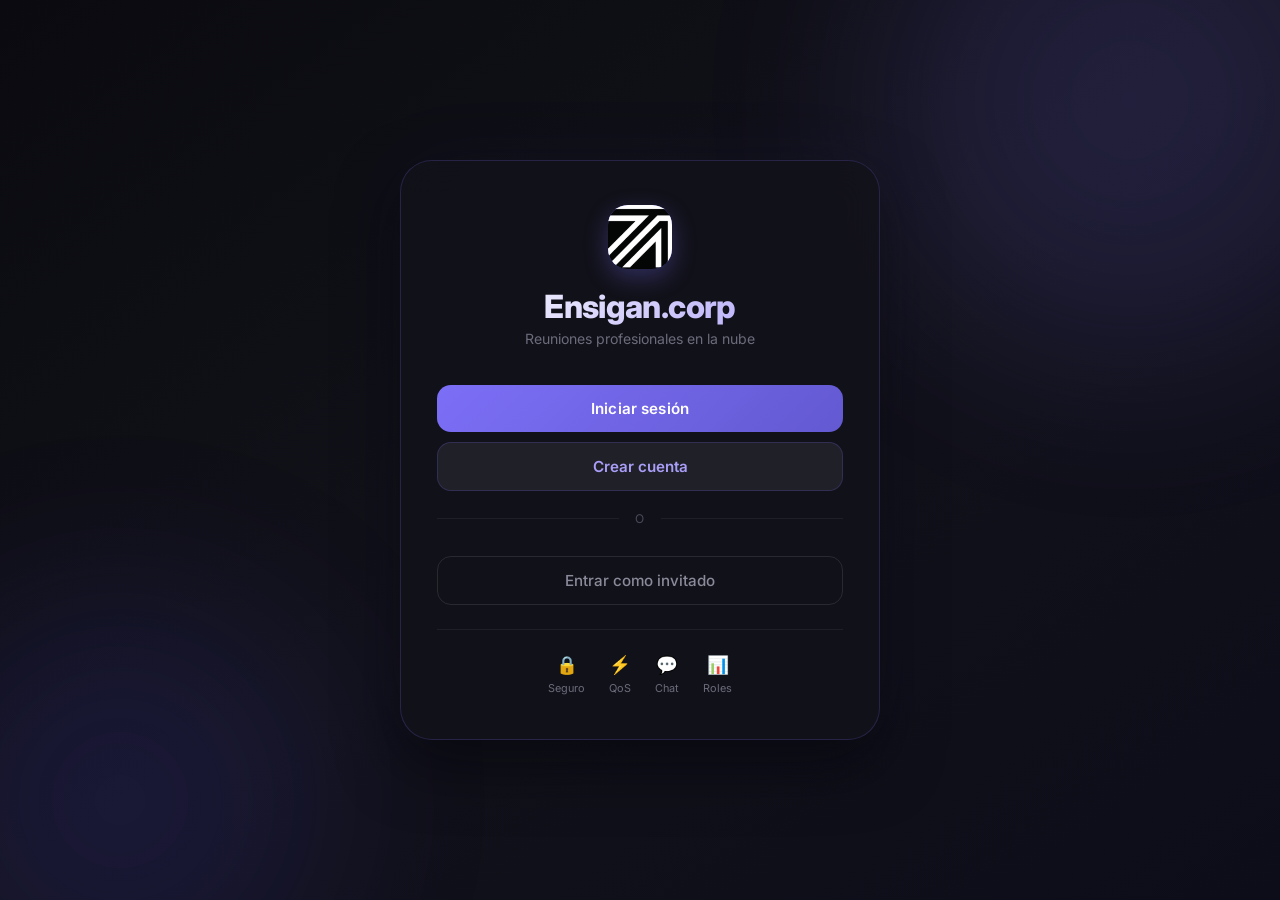
==== commit 01915ed7: "Add files via upload" ====
--- a/index.html
+++ b/index.html
@@ -83,6 +83,13 @@
       font-size: 28px;
       margin: 0 auto 18px;
       box-shadow: 0 8px 24px rgba(124, 111, 247, 0.3);
+      overflow: hidden;
+    }
+
+    .logo-icon img {
+      width: 100%;
+      height: 100%;
+      object-fit: cover;
     }
 
     h1 {
@@ -513,7 +520,7 @@
   <!--  VIEW 1: Welcome Screen                               -->
   <!-- ═══════════════════════════════════════════════════════ -->
   <div class="card fade-in" id="viewWelcome">
-    <div class="logo-icon">📹</div>
+    <div class="logo-icon"><img src="/logo.jpeg" alt="Ensigan.corp"></div>
     <h1>Ensigan.corp</h1>
     <div class="subtitle">Reuniones profesionales en la nube</div>
 
@@ -537,7 +544,7 @@
   <!-- ═══════════════════════════════════════════════════════ -->
   <div class="card hidden" id="viewLogin">
     <button class="back-btn" id="btnBackFromLogin">← Volver</button>
-    <div class="logo-icon" style="width:48px;height:48px;border-radius:14px;font-size:22px;">🔑</div>
+    <div class="logo-icon" style="width:48px;height:48px;border-radius:14px;"><img src="/logo.jpeg" alt="Ensigan.corp"></div>
     <h2>Iniciar sesión</h2>
     <div class="card-subtitle">Ingresa con tu cuenta registrada</div>
 
@@ -565,7 +572,7 @@
   <!-- ═══════════════════════════════════════════════════════ -->
   <div class="card hidden" id="viewRegister">
     <button class="back-btn" id="btnBackFromRegister">← Volver</button>
-    <div class="logo-icon" style="width:48px;height:48px;border-radius:14px;font-size:22px;">📝</div>
+    <div class="logo-icon" style="width:48px;height:48px;border-radius:14px;"><img src="/logo.jpeg" alt="Ensigan.corp"></div>
     <h2>Crear cuenta</h2>
     <div class="card-subtitle">Regístrate para acceder a todas las funciones</div>
 
@@ -616,7 +623,7 @@
   <!-- ═══════════════════════════════════════════════════════ -->
   <div class="card hidden" id="viewGuest">
     <button class="back-btn" id="btnBackFromGuest">← Volver</button>
-    <div class="logo-icon" style="width:48px;height:48px;border-radius:14px;font-size:22px;">👤</div>
+    <div class="logo-icon" style="width:48px;height:48px;border-radius:14px;"><img src="/logo.jpeg" alt="Ensigan.corp"></div>
     <h2>Entrar como invitado</h2>
     <div class="card-subtitle">Acceso rápido sin crear cuenta</div>
 
